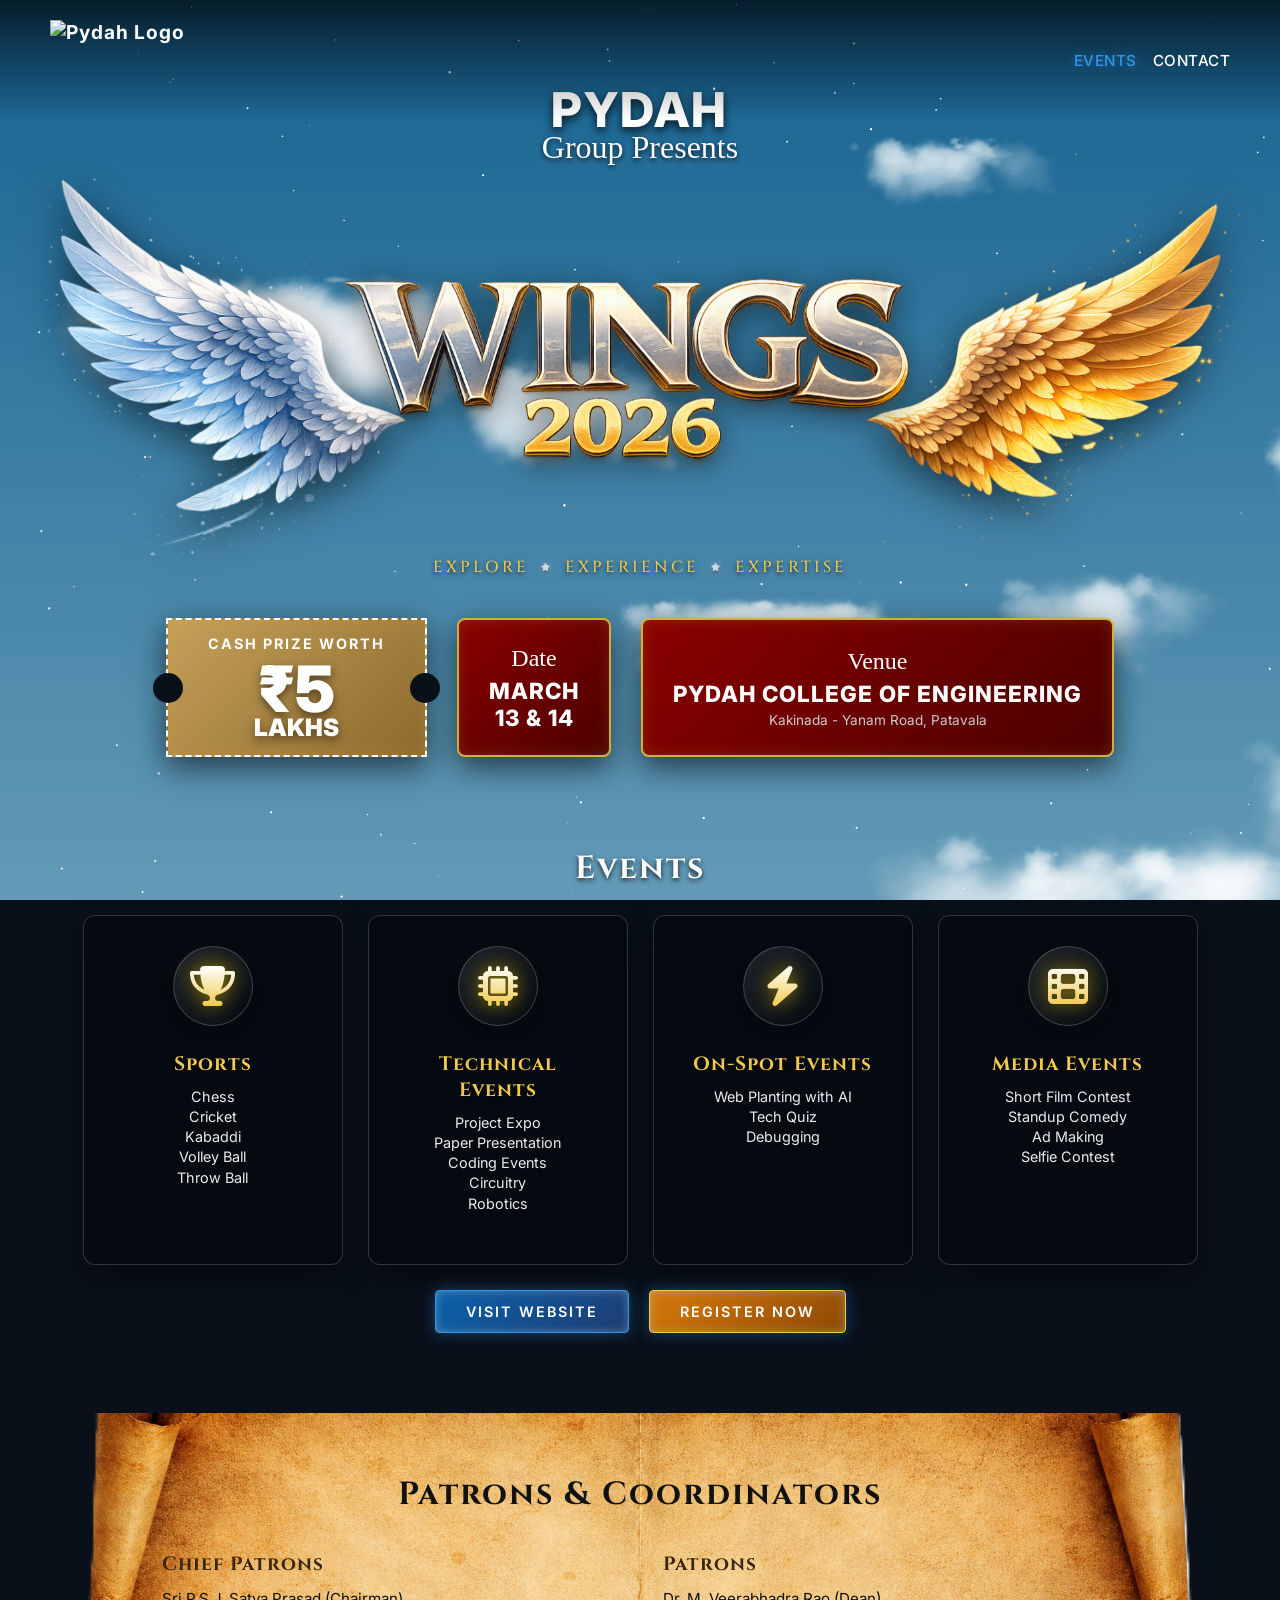
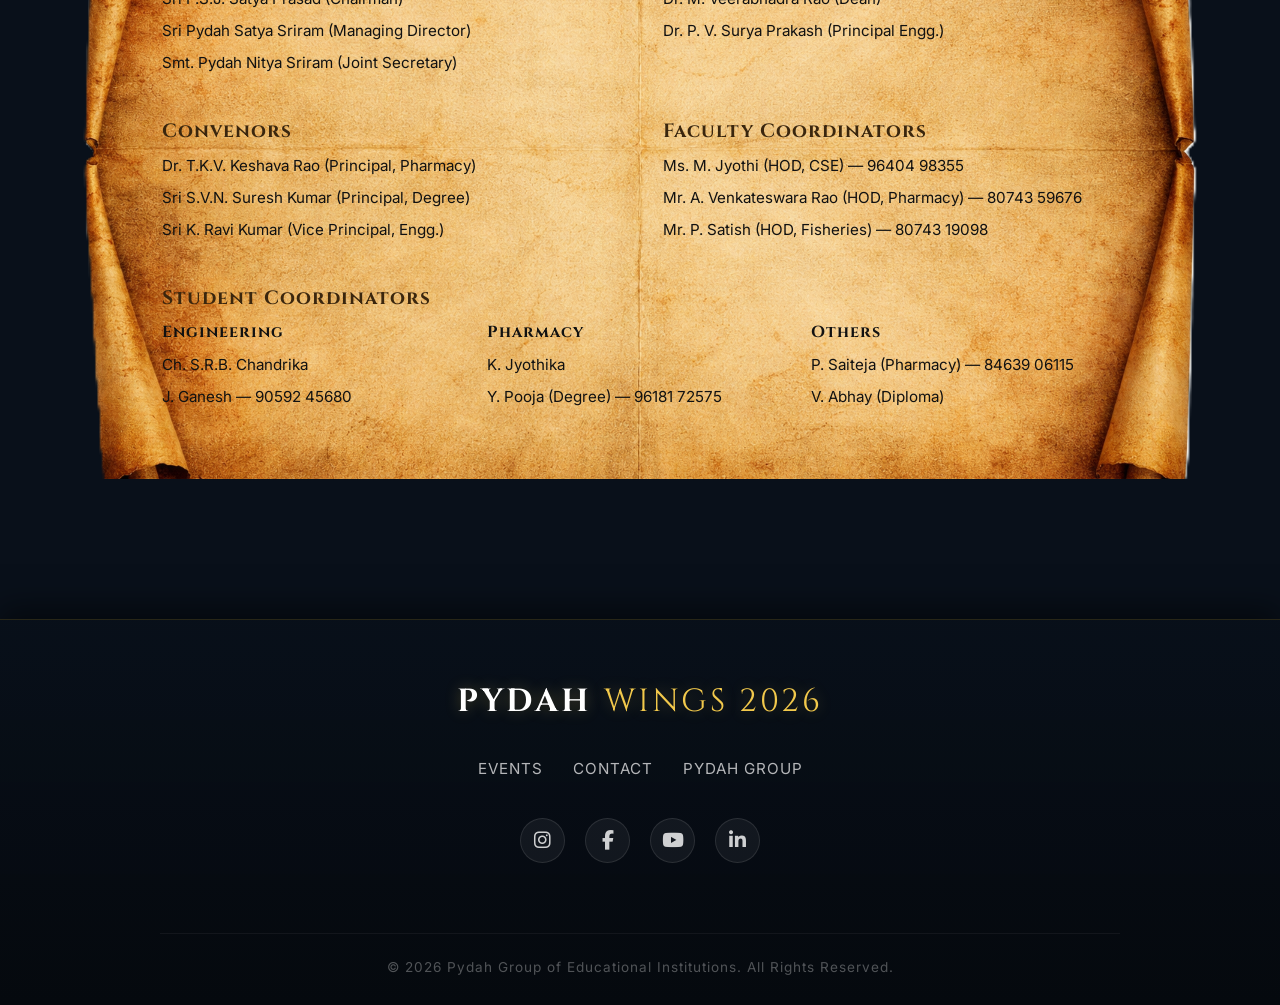
==== index.html @ 0d009788 "l" ====
<!DOCTYPE html>
<html lang="en">

<head>
    <meta charset="UTF-8">
    <meta name="viewport" content="width=device-width, initial-scale=1.0">
    <title>WINGS 2026</title>
    <link rel="stylesheet" href="style.css">
    <link href="https://fonts.googleapis.com/css2?family=Cinzel:wght@400..900&family=Inter:wght@400..700&display=swap"
        rel="stylesheet">
    <link rel="stylesheet" href="https://cdnjs.cloudflare.com/ajax/libs/font-awesome/6.4.0/css/all.min.css">
</head>

<body>

    <!-- Loading Animation Elements -->
    <div class="intro-bg"></div>
    <img src="PYDAH FLAG  (1).png" class="intro-logo" alt="Loading Logo">

    <!-- Navigation -->
    <nav class="glass-nav">
        <div class="logo">
            <img src="PYDAH FLAG  (1).png" alt="Pydah Logo" style="height: 80px;" class="nav-logo">
        </div>
        <ul class="nav-links nav-links-compact">
            <li><a href="#events" class="active">Events</a></li>
            <li><a href="#contact">Contact</a></li>
        </ul>
    </nav>

    <!-- Canvallax Background Canvas (auto-generated by script but we'll include container) -->
    <!-- The script appends the canvas to body -->

    <!-- 3D Parallax Container -->
    <div id="parallax-container">

        <!-- Background Layer removed -->

        <!-- Wings Layer removed (now handled inline with title) -->

        <!-- Fog Layer (Foreground) -->
        <div class="layer layer-fog layer-3" data-depth="0.5"></div>

        <!-- Main Content -->
        <div class="layer layer-main layer-4" data-depth="0.2">

            <header class="hero" id="home">
                <div class="presents-text">
                    <span class="pydah">PYDAH</span>
                    <span class="proudly">Group Presents</span>
                </div>
                <div class="title-with-wings">
                    <img src="leftwing1.png" alt="Left Wing" class="wing-img left-wing">
                    <img src="title.png" alt="WINGS" class="main-title-img">
                    <img src="rightwing1.png" alt="Right Wing" class="wing-img right-wing">
                </div>
                <div class="tagline-text">
                    <span>EXPLORE</span><i class="fa-solid fa-star"></i><span>EXPERIENCE</span><i
                        class="fa-solid fa-star"></i><span>EXPERTISE</span>
                </div>
            </header>

            <!-- Prize and Logistics Banner -->
            <section class="info-banner">
                <div class="info-box prize-ticket">
                    <p class="ticket-top">CASH PRIZE WORTH</p>
                    <h3 class="ticket-amount">₹5 <span>LAKHS</span></h3>
                </div>

                <div class="info-box date-box">
                    <p class="box-label">Date</p>
                    <h3 class="box-value">MARCH<br>13 & 14</h3>
                </div>

                <div class="info-box venue-box">
                    <p class="box-label">Venue</p>
                    <h3 class="box-value">PYDAH COLLEGE OF ENGINEERING</h3>
                    <p class="box-subtext">Kakinada - Yanam Road, Patavala</p>
                </div>
            </section>

            <section class="events-section" id="events">
                <h2 class="events-title">Events</h2>
                <div class="events-grid">
                    <div class="glass-card event-card">
                        <div class="card-icon"><i class="fa-solid fa-trophy"></i></div>
                        <div class="card-content">
                            <h4>Sports</h4>
                            <p>
                                Chess<br>
                                Cricket<br>
                                Kabaddi<br>
                                Volley Ball<br>
                                Throw Ball
                            </p>
                        </div>
                    </div>

                    <div class="glass-card event-card">
                        <div class="card-icon"><i class="fa-solid fa-microchip"></i></div>
                        <div class="card-content">
                            <h4>Technical Events</h4>
                            <p>
                                Project Expo<br>
                                Paper Presentation<br>
                                Coding Events<br>
                                Circuitry<br>
                                Robotics
                            </p>
                        </div>
                    </div>

                    <div class="glass-card event-card">
                        <div class="card-icon"><i class="fa-solid fa-bolt"></i></div>
                        <div class="card-content">
                            <h4>On-Spot Events</h4>
                            <p>
                                Web Planting with AI<br>
                                Tech Quiz<br>
                                Debugging
                            </p>
                        </div>
                    </div>

                    <div class="glass-card event-card">
                        <div class="card-icon"><i class="fa-solid fa-film"></i></div>
                        <div class="card-content">
                            <h4>Media Events</h4>
                            <p>
                                Short Film Contest<br>
                                Standup Comedy<br>
                                Ad Making<br>
                                Selfie Contest
                            </p>
                        </div>
                    </div>
                </div>

                <div class="events-links">
                    <a class="btn btn-primary btn-blue glow-button" href="https://www.pydahgroup.com" target="_blank" rel="noreferrer">VISIT WEBSITE</a>
                    <a class="btn btn-primary btn-orange glow-button" href="register.html">REGISTER NOW</a>
                </div>
            </section>

            <section class="team-section" id="team">
                <h2 class="team-title">Patrons & Coordinators</h2>
                <div class="team-text">
                    <div class="team-cols">
                        <div class="team-block">
                            <h4>Chief Patrons</h4>
                            <ul class="team-list">
                                <li>Sri P.S.J. Satya Prasad (Chairman)</li>
                                <li>Sri Pydah Satya Sriram (Managing Director)</li>
                                <li>Smt. Pydah Nitya Sriram (Joint Secretary)</li>
                            </ul>
                        </div>

                        <div class="team-block">
                            <h4>Patrons</h4>
                            <ul class="team-list">
                                <li>Dr. M. Veerabhadra Rao (Dean)</li>
                                <li>Dr. P. V. Surya Prakash (Principal Engg.)</li>
                            </ul>
                        </div>

                        <div class="team-block">
                            <h4>Convenors</h4>
                            <ul class="team-list">
                                <li>Dr. T.K.V. Keshava Rao (Principal, Pharmacy)</li>
                                <li>Sri S.V.N. Suresh Kumar (Principal, Degree)</li>
                                <li>Sri K. Ravi Kumar (Vice Principal, Engg.)</li>
                            </ul>
                        </div>

                        <div class="team-block">
                            <h4>Faculty Coordinators</h4>
                            <ul class="team-list">
                                <li>Ms. M. Jyothi (HOD, CSE) — 96404 98355</li>
                                <li>Mr. A. Venkateswara Rao (HOD, Pharmacy) — 80743 59676</li>
                                <li>Mr. P. Satish (HOD, Fisheries) — 80743 19098</li>
                            </ul>
                        </div>
                    </div>

                    <div class="team-block team-block-full">
                        <h4>Student Coordinators</h4>
                        <div class="team-subgrid">
                            <div class="team-subcol">
                                <h5 class="team-subtitle">Engineering</h5>
                                <ul class="team-list">
                                    <li>Ch. S.R.B. Chandrika</li>
                                    <li>J. Ganesh — 90592 45680</li>
                                </ul>
                            </div>
                            <div class="team-subcol">
                                <h5 class="team-subtitle">Pharmacy</h5>
                                <ul class="team-list">
                                    <li>K. Jyothika</li>
                                    <li>Y. Pooja (Degree) — 96181 72575</li>
                                </ul>
                            </div>
                            <div class="team-subcol">
                                <h5 class="team-subtitle">Others</h5>
                                <ul class="team-list">
                                    <li>P. Saiteja (Pharmacy) — 84639 06115</li>
                                    <li>V. Abhay (Diploma)</li>
                                </ul>
                            </div>
                        </div>
                    </div>
                </div>
            </section>

            <section class="contact-section" id="contact">
            </section>

            <footer class="main-footer">
                <div class="footer-content">
                    <div class="footer-logo">
                        <span>PYDAH</span> WINGS 2026
                    </div>
                    <ul class="footer-links">
                        <li><a href="#events">Events</a></li>
                        <li><a href="#contact">Contact</a></li>
                        <li><a href="https://www.pydahgroup.com" target="_blank">Pydah Group</a></li>
                    </ul>
                    <div class="social-links">
                        <a href="#" class="social-icon"><i class="fa-brands fa-instagram"></i></a>
                        <a href="#" class="social-icon"><i class="fa-brands fa-facebook-f"></i></a>
                        <a href="#" class="social-icon"><i class="fa-brands fa-youtube"></i></a>
                        <a href="#" class="social-icon"><i class="fa-brands fa-linkedin-in"></i></a>
                    </div>
                    <p class="copyright">© 2026 Pydah Group of Educational Institutions. All Rights Reserved.</p>
                </div>
            </footer>
        </div>

    </div>

    <script>/*! Canvallax, v1.2.1 (built 2015-11-13) https://github.com/shshaw/Canvallax.js @preserve */
        !function () { function a(a, b) { return a.zIndex === b.zIndex ? 0 : a.zIndex < b.zIndex ? -1 : 1 } function b() { this.width = this.width ? this.width : this.image.width, this.height = this.height ? this.height : this.image.height } var c = window, d = document, e = d.documentElement, f = d.body, g = c.requestAnimationFrame || c.mozRequestAnimationFrame || c.webkitRequestAnimationFrame || c.msRequestAnimationFrame || c.oRequestAnimationFrame || function (a) { c.setTimeout(a, 20) }, h = function () { }, i = { tracking: "scroll", trackingInvert: !1, x: 0, y: 0, damping: 1, canvas: void 0, className: "", parent: document.body, elements: void 0, animating: !0, fullscreen: !0, preRender: h, postRender: h }, j = !1, k = 0, l = 0, m = function () { k = e.scrollLeft || f.scrollLeft, l = e.scrollTop || f.scrollTop }, n = !1, o = 0, p = 0, q = function (a) { o = a.touches ? a.touches[0].clientX : a.clientX, p = a.touches ? a.touches[0].clientY : a.clientY }; if (!c.CanvasRenderingContext2D) return c.Canvallax = function () { return !1 }; c.Canvallax = function s(a) { if (!(this instanceof s)) return new s(a); var b = this; return s.extend(this, i, a), b.canvas = b.canvas || d.createElement("canvas"), b.canvas.className += " canvallax " + b.className, b.parent.insertBefore(b.canvas, b.parent.firstChild), b.fullscreen ? (b.resizeFullscreen(), c.addEventListener("resize", b.resizeFullscreen.bind(b))) : b.resize(b.width, b.height), b.ctx = b.canvas.getContext("2d"), b.elements = [], a && a.elements && b.addElements(a.elements), b.damping = !b.damping || b.damping < 1 ? 1 : b.damping, b.render(), b }, Canvallax.prototype = { _x: 0, _y: 0, add: function (b) { for (var c = b.length ? b : arguments, d = c.length, e = 0; d > e; e++)this.elements.push(c[e]); return this.elements.sort(a), this }, remove: function (a) { var b = this.elements.indexOf(a); return b > -1 && this.elements.splice(b, 1), this }, render: function () { var a = this, b = 0, d = a.elements.length, e = 0, f = 0, h = a.fullscreen || "pointer" !== a.tracking; for (a.animating && (a.animating = g(a.render.bind(a))), a.tracking && ("scroll" === a.tracking ? (j || (j = !0, m(), c.addEventListener("scroll", m), c.addEventListener("touchmove", m)), a.x = k, a.y = l) : "pointer" === a.tracking && (n || (n = !0, c.addEventListener("mousemove", q), c.addEventListener("touchmove", q)), h || (e = a.canvas.offsetLeft, f = a.canvas.offsetTop, h = o >= e && o <= e + a.width && p >= f && p <= f + a.height), h && (a.x = -o + e, a.y = -p + f)), a.x = !h || a.trackingInvert !== !0 && "invertx" !== a.trackingInvert ? a.x : -a.x, a.y = !h || a.trackingInvert !== !0 && "inverty" !== a.trackingInvert ? a.y : -a.y), a._x += (-a.x - a._x) / a.damping, a._y += (-a.y - a._y) / a.damping, a.ctx.clearRect(0, 0, a.width, a.height), a.preRender(a.ctx, a); d > b; b++)a.ctx.save(), a.elements[b]._render(a.ctx, a), a.ctx.restore(); return a.postRender(a.ctx, a), this }, resize: function (a, b) { return this.width = this.canvas.width = a, this.height = this.canvas.height = b, this }, resizeFullscreen: function () { return this.resize(c.innerWidth, c.innerHeight) }, play: function () { return this.animating = !0, this.render() }, pause: function () { return this.animating = !1, this } }, Canvallax.createElement = function () { function a(a) { var c = b(a); return a._pointCache && a._pointChecksum === c || (a._pointCache = a.getTransformPoint(), a._pointChecksum = c), a._pointCache } function b(a) { return [a.transformOrigin, a.x, a.y, a.width, a.height, a.size].join(" ") } var c = Math.PI / 180, d = { x: 0, y: 0, distance: 1, fixed: !1, opacity: 1, fill: !1, stroke: !1, lineWidth: !1, transformOrigin: "center center", scale: 1, rotation: 0, preRender: h, render: h, postRender: h, init: h, crop: !1, getTransformPoint: function () { var a = this, b = a.transformOrigin.split(" "), c = { x: a.x, y: a.y }; return "center" === b[0] ? c.x += a.width ? a.width / 2 : a.size : "right" === b[0] && (c.x += a.width ? a.width : 2 * a.size), "center" === b[1] ? c.y += a.height ? a.height / 2 : a.size : "bottom" === b[1] && (c.y += a.height ? a.height : 2 * a.size), c }, _render: function (b, d) { var e = this, f = e.distance || 1, g = d._x, h = d._y, i = a(e); return e.preRender.call(e, b, d), e.blend && (d.ctx.globalCompositeOperation = e.blend), d.ctx.globalAlpha = e.opacity, d.ctx.translate(i.x, i.y), e.scale === !1 ? (g *= f, h *= f) : d.ctx.scale(f, f), e.fixed || d.ctx.translate(g, h), e.scale !== !1 && d.ctx.scale(e.scale, e.scale), e.rotation && d.ctx.rotate(e.rotation * c), d.ctx.translate(-i.x, -i.y), e.crop && (b.beginPath(), "function" == typeof e.crop ? e.crop.call(e, b, d) : b.rect(e.crop.x, e.crop.y, e.crop.width, e.crop.height), b.clip(), b.closePath()), e.outline && (b.beginPath(), b.rect(e.x, e.y, e.width || 2 * e.size, e.height || 2 * e.size), b.closePath(), b.strokeStyle = e.outline, b.stroke()), e.render.call(e, b, d), this.fill && (b.fillStyle = this.fill, b.fill()), this.stroke && (this.lineWidth && (b.lineWidth = this.lineWidth), b.strokeStyle = this.stroke, b.stroke()), e.postRender.call(e, b, d), e }, clone: function (a) { var a = Canvallax.extend({}, this, a); return new this.constructor(a) } }; return function (a) { function b(a) { return this instanceof b ? (Canvallax.extend(this, a), this.init.apply(this, arguments), this) : new b(a) } return b.prototype = Canvallax.extend({}, d, a), b.prototype.constructor = b, b.clone = b.prototype.clone, b } }(), Canvallax.extend = function (a) { a = a || {}; var b = arguments.length, c = 1; for (1 === arguments.length && (a = this, c = 0); b > c; c++)if (arguments[c]) for (var d in arguments[c]) arguments[c].hasOwnProperty(d) && (a[d] = arguments[c][d]); return a }; var r = 2 * Math.PI; Canvallax.Circle = Canvallax.createElement({ size: 20, render: function (a) { a.beginPath(), a.arc(this.x + this.size, this.y + this.size, this.size, 0, r), a.closePath() } }), Canvallax.Element = Canvallax.createElement(), Canvallax.Image = Canvallax.createElement({ src: null, image: null, width: null, height: null, init: function (a) { this.image = this.image && 1 === this.image.nodeType ? this.image : a && 1 === a.nodeType ? a : new Image, b.bind(this)(), this.image.onload = b.bind(this), this.image.src = this.image.src || a.src || a }, render: function (a) { this.image && a.drawImage(this.image, this.x, this.y, this.width, this.height) } }); var r = 2 * Math.PI; Canvallax.Polygon = Canvallax.createElement({ sides: 6, size: 20, render: function (a) { var b = this.sides; for (a.translate(this.x + this.size, this.y + this.size), a.beginPath(), a.moveTo(this.size, 0); b--;)a.lineTo(this.size * Math.cos(b * r / this.sides), this.size * Math.sin(b * r / this.sides)); a.closePath() } }), Canvallax.Rectangle = Canvallax.createElement({ width: 100, height: 100, render: function (a) { a.beginPath(), a.rect(this.x, this.y, this.width, this.height), a.closePath() } }) }();</script>
    <script src="./canvallax_script.js"></script>
    <script src="script.js"></script>
</body>

</html>
---- style.css ----
:root {
    --text-color: #fdfdfd;
    --primary-blue: #0b61aa;
    --light-blue: #3296ea;
    --primary-orange: #d6790a;
    --gold: #f2c94c;
    --dark-bg: #09101a;
    --glass-bg: rgba(255, 255, 255, 0.05);
    --glass-border: rgba(255, 255, 255, 0.2);
    --font-heading: 'Cinzel', serif;
    --font-ui: 'Inter', sans-serif;
}

* {
    margin: 0;
    padding: 0;
    box-sizing: border-box;
}

body {
    background-color: var(--dark-bg);
    color: var(--text-color);
    font-family: var(--font-ui);
    overflow-x: hidden;
    /* Removed scrollbar hiding since Canvallax works on scroll */
    min-height: 200vh;
    /* Add height to enable scrolling for parallax effect */
}

html {
    scroll-behavior: smooth;
}

/* --- LOADING ANIMATION --- */
.intro-bg {
    position: fixed;
    top: 0;
    left: 0;
    width: 100vw;
    height: 100vh;
    background-color: #ffffff;
    z-index: 9998;
    animation: fadeOutBg 1s ease-in-out 3s forwards;
    pointer-events: none;
}

.intro-logo {
    position: fixed;
    top: 50%;
    left: 50%;
    height: 80px;
    transform: translate(-50%, -50%) scale(3.5);
    z-index: 9999;
    animation: moveLogo 2.5s cubic-bezier(0.25, 1, 0.5, 1) 1s forwards;
    pointer-events: none;
}

.nav-logo {
    opacity: 0;
    animation: showNavLogo 0.1s linear 3.4s forwards;
}

@keyframes fadeOutBg {
    0% { opacity: 1; }
    100% { opacity: 0; visibility: hidden; }
}

@keyframes moveLogo {
    0% {
        top: 50%;
        left: 50%;
        transform: translate(-50%, -50%) scale(3.5);
    }
    100% {
        top: 20px; /* Matches nav padding-top */
        left: 50px; /* Matches nav padding-left */
        transform: translate(0, 0) scale(1);
        opacity: 0;
    }
}

@keyframes showNavLogo {
    to { opacity: 1; }
}

/* --- NAVIGATION --- */
nav {
    position: fixed;
    top: 0;
    width: 100%;
    z-index: 100;
    display: flex;
    justify-content: space-between;
    align-items: center;
    padding: 20px 50px;
    background: linear-gradient(to bottom, rgba(0, 0, 0, 0.7) 0%, rgba(0, 0, 0, 0) 100%);
}

.logo {
    display: flex;
    align-items: center;
    gap: 10px;
    font-size: 1.2rem;
    font-weight: 700;
    letter-spacing: 1px;
}

.nav-links {
    display: flex;
    list-style: none;
    gap: 30px;
    align-items: center;
}

.nav-links a {
    color: white;
    text-decoration: none;
    font-weight: 500;
    font-size: 1.1rem;
    transition: color 0.3s;
    text-transform: uppercase;
    letter-spacing: 1px;
}

.nav-links a:hover,
.nav-links a.active {
    color: var(--light-blue);
    text-shadow: 0 0 10px rgba(50, 150, 234, 0.5);
}

.nav-links.nav-links-compact {
    gap: 16px;
}

.nav-links.nav-links-compact a {
    font-size: 0.95rem;
    letter-spacing: 0.5px;
}

.dot {
    color: rgba(255, 255, 255, 0.4);
    font-size: 0.8rem;
}

/* --- PARALLAX CONTAINER --- */
#parallax-container {
    position: relative;
    width: 100vw;
    height: auto;
    overflow-x: hidden;
    /* No perspective needed, no parallax */
}

.layer {
    position: static;
    width: 100%;
    height: auto;
    background-size: cover;
    background-position: center;
    pointer-events: auto;
}

/* Canvallax dynamically generated canvas */
.bg-canvas {
    position: fixed;
    top: 0;
    left: 0;
    width: 100vw;
    height: 100vh;
    z-index: -1;
    pointer-events: none;
    margin: 0;
}

/* Dynamic Image Layers from Artifacts */
.layer-bg {
    /* Removed static bg image to let Three.js shine through */
    background: transparent;
    z-index: 1;
}

/* Main Content Layer (Text and Cards) needs pointer events back */
.layer-main {
    position: static;
    z-index: auto;
    display: flex;
    flex-direction: column;
    align-items: center;
    justify-content: flex-start;
    padding-top: 0;
    text-align: center;
    background: transparent;
}


/* --- HERO TEXT (WINGS 2026) --- */
.hero {
    display: flex;
    flex-direction: column;
    align-items: center;
    gap: 15px;
    margin-bottom: 40px;
    margin-top: 80px;
}

.presents-text {
    text-align: center;
    margin-bottom: -15px;
    /* Pull closer to wings */
    z-index: 3;
    display: flex;
    flex-direction: column;
    align-items: center;
}

.pydah {
    font-family: var(--font-ui);
    font-weight: 800;
    font-size: 3rem;
    letter-spacing: 2px;
    color: white;
    text-shadow: 0 4px 10px rgba(0, 0, 0, 0.8);
    display: block;
}

.proudly {
    font-family: 'Brush Script MT', 'Great Vibes', cursive;
    /* Fallbacks for cursive */
    font-size: 2rem;
    color: white;
    margin-top: -10px;
    text-shadow: 0 2px 5px rgba(0, 0, 0, 0.8);
}

.title-with-wings {
    display: flex;
    align-items: center;
    justify-content: center;
    gap: 0px;
    /* Removed gap to allow negative margins to do the work */
    z-index: 2;
    position: relative;
}

.main-title-img {
    height: 240px;
    width: auto;
    position: relative;
    right: 15px;
    z-index: 10;
    filter: drop-shadow(0 5px 15px rgba(0, 0, 0, 0.5));
}

.wing-img {
    height: 350px;
    object-fit: contain;
    filter: drop-shadow(0 10px 20px rgba(0, 0, 0, 0.6));
    position: relative;
    z-index: 1;
    /* Wings behind text */
    /* Add perspective so the wings look 3D when they flap */
    perspective: 1000px;
}

.left-wing {
    transform-origin: right center;
    margin-right: -70px;
    height: 380px;
    animation: flapLeft 3.5s ease-in-out infinite;
}

.right-wing {
    transform-origin: left center;
    margin-left: -70px;
    height: 380px;
    margin-top: 20px;
    animation: flapRight 3.5s ease-in-out infinite;
}

@keyframes flapLeft {

    0%,
    100% {
        transform: translateY(0px) rotate(0deg);
    }

    50% {
        /* Flap left wing up and back */
        transform: translateY(-10px) rotate(-15deg);
    }
}

@keyframes flapRight {

    0%,
    100% {
        transform: translateY(0px) rotate(0deg);
    }

    50% {
        /* Flap right wing up and back */
        transform: translateY(-10px) rotate(15deg);
    }
}

.glint-text {
    font-family: var(--font-heading);
    font-size: 8.5rem;
    /* Slightly larger */
    font-weight: 800;
    /* Bolder */
    line-height: 1;
    margin: 0;
    letter-spacing: 2px;
    position: relative;
    /* Position relative for z-index to work */
    z-index: 3;
    /* Ensure text is above the wings */

    /* Vibrant Magical/Metallic effect to match the sky */
    background: linear-gradient(to bottom, #ffffff 0%, #e2eaf5 30%, #a4c8e1 50%, #f4d068 70%, #d89614 100%);
    -webkit-background-clip: text;
    background-clip: text;
    -webkit-text-fill-color: transparent;
    filter: drop-shadow(0 4px 15px rgba(0, 0, 0, 0.7));

    /* Simulating 3D extrusion with cleaner modern shadows */
    text-shadow:
        0px 1px 0px #b0c4de,
        0px 2px 0px #90abcd,
        0px 3px 0px #7092b3,
        0px 4px 0px #507b9c,
        0px 5px 8px rgba(0, 0, 0, 0.6),
        0px 0px 40px rgba(255, 255, 255, 0.4),
        0px 0px 80px rgba(244, 208, 104, 0.3);
}

.tagline-text {
    font-family: var(--font-heading);
    font-weight: 500;
    font-size: 1rem;
    display: flex;
    align-items: center;
    gap: 12px;
    color: var(--gold);
    text-shadow: 0 2px 5px rgba(0, 0, 0, 0.8);
    margin-top: -25px;
    /* Pull up towards wings */
    z-index: 3;
    letter-spacing: 3px;
}

.tagline-text i {
    color: white;
    font-size: 0.5rem;
    filter: drop-shadow(0 0 2px rgba(255, 255, 255, 0.8));
    opacity: 0.7;
}

.subtitle {
    font-family: var(--font-heading);
    font-size: 1.5rem;
    letter-spacing: 4px;
    margin-top: 20px;
    text-shadow: 0 2px 5px rgba(0, 0, 0, 0.8);
}

/* --- INFO BANNER (Prize, Date, Venue) --- */
.info-banner {
    display: flex;
    justify-content: center;
    gap: 30px;
    width: 90%;
    max-width: 1200px;
    margin-bottom: 40px;
    z-index: 4;
}

.info-box {
    background: linear-gradient(135deg, #8b0000, #4a0000);
    /* Dark red background matching poster blocks */
    border: 2px solid #d4af37;
    /* Gold border */
    border-radius: 8px;
    padding: 20px 30px;
    display: flex;
    flex-direction: column;
    align-items: center;
    justify-content: center;
    text-align: center;
    box-shadow: 0 10px 30px rgba(0, 0, 0, 0.6), inset 0 0 15px rgba(212, 175, 55, 0.2);
    transition: transform 0.3s ease;
}

.info-box:hover {
    transform: translateY(-10px);
}

.box-label {
    font-family: 'Brush Script MT', 'Great Vibes', cursive;
    color: #fff;
    font-size: 1.5rem;
    margin-bottom: 5px;
}

.box-value {
    font-family: var(--font-ui);
    font-weight: 800;
    color: #fff;
    font-size: 1.4rem;
    letter-spacing: 1px;
}

.box-subtext {
    font-size: 0.85rem;
    color: #ccc;
    margin-top: 5px;
}

/* Specific styling for the prominent Prize Ticket */
.prize-ticket {
    background: linear-gradient(135deg, #c5a059, #8c6a2e);
    /* Strong gold background */
    border: 2px dashed #fff;
    border-radius: 0;
    position: relative;
    padding: 15px 40px;
}

.prize-ticket::before,
.prize-ticket::after {
    content: '';
    position: absolute;
    width: 30px;
    height: 30px;
    background-color: var(--dark-bg);
    /* Cutout effect matching background */
    border-radius: 50%;
    top: 50%;
    transform: translateY(-50%);
}

.prize-ticket::before {
    left: -15px;
}

.prize-ticket::after {
    right: -15px;
}

.ticket-top {
    font-weight: 700;
    color: #fff;
    font-size: 0.9rem;
    letter-spacing: 2px;
}

.ticket-amount {
    font-family: var(--font-ui);
    font-size: 4rem;
    font-weight: 900;
    color: #fff;
    text-shadow: 0 4px 10px rgba(0, 0, 0, 0.5);
    line-height: 1;
    margin-top: 5px;
}

.ticket-amount span {
    font-size: 1.5rem;
    display: block;
    margin-top: -5px;
}

.desc {
    color: var(--gold);
    font-size: 0.9rem;
    letter-spacing: 3px;
    text-transform: uppercase;
    margin-bottom: 20px;
}

/* --- BUTTONS --- */
.btn {
    display: inline-block;
    padding: 12px 30px;
    text-decoration: none;
    color: white;
    font-weight: 600;
    text-transform: uppercase;
    letter-spacing: 2px;
    font-size: 0.9rem;
    border-radius: 4px;
    transition: all 0.3s ease;
    cursor: pointer;
    position: relative;
    overflow: hidden;
}

.glow-button {
    background: linear-gradient(to bottom, rgba(11, 97, 170, 0.3), rgba(11, 97, 170, 0.8));
    border: 1px solid rgba(173, 216, 230, 0.6);
    box-shadow:
        0 0 15px rgba(50, 150, 234, 0.4),
        inset 0 0 10px rgba(173, 216, 230, 0.4);
}

.glow-button::before {
    content: '';
    position: absolute;
    top: 0;
    left: -100%;
    width: 50%;
    height: 100%;
    background: linear-gradient(to right, transparent, rgba(255, 255, 255, 0.3), transparent);
    transform: skewX(-20deg);
    transition: left 0.5s;
}

.glow-button:hover::before {
    left: 200%;
}

.glow-button:hover {
    box-shadow:
        0 0 25px rgba(50, 150, 234, 0.8),
        inset 0 0 15px rgba(173, 216, 230, 0.6);
    transform: translateY(-2px);
}

.btn-blue {
    background: linear-gradient(135deg, #0b61aa, #1e3c72);
    border: 1px solid #3296ea;
}

.btn-orange {
    background: linear-gradient(135deg, #d6790a, #8e4a05);
    border: 1px solid #f2c94c;
}

/* --- INFO CARDS --- */
.cards-section {
    display: flex;
    justify-content: center;
    gap: 40px;
    width: 80%;
    max-width: 1200px;
    position: relative;
}

/* Lines connecting cards visually */
.cards-section::before {
    content: '';
    position: absolute;
    top: 50%;
    left: 0;
    width: 100%;
    height: 1px;
    background: linear-gradient(to right, transparent, rgba(255, 255, 255, 0.3), transparent);
    z-index: -1;
}

.glass-card {
    background: var(--glass-bg);
    border: 1px solid var(--glass-border);
    backdrop-filter: blur(10px);
    -webkit-backdrop-filter: blur(10px);
    border-radius: 12px;
    padding: 30px;
    display: flex;
    flex-direction: column;
    align-items: center;
    text-align: center;
    width: 300px;
    transition: transform 0.4s cubic-bezier(0.175, 0.885, 0.32, 1.275), box-shadow 0.4s;
}

.glass-card:hover {
    transform: translateY(-15px) scale(1.05);
    box-shadow: 0 15px 35px rgba(0, 0, 0, 0.5), 0 0 20px rgba(255, 255, 255, 0.1);
    background: rgba(255, 255, 255, 0.08);
}

.card-icon {
    margin-bottom: 25px;
    display: flex;
    justify-content: center;
    align-items: center;
    width: 80px;
    height: 80px;
    border-radius: 50%;
    background: linear-gradient(135deg, rgba(255, 255, 255, 0.1), rgba(255, 255, 255, 0.0));
    border: 1px solid rgba(255, 255, 255, 0.2);
    box-shadow: 0 8px 32px rgba(0, 0, 0, 0.3);
}

.card-icon i {
    font-size: 2.5rem;
    color: #ffd700;
    filter: drop-shadow(0 0 10px rgba(255, 215, 0, 0.6));
    background: linear-gradient(to bottom, #ffffff, #f2c94c);
    -webkit-background-clip: text;
    background-clip: text;
    -webkit-text-fill-color: transparent;
}

.card-content h4 {
    font-family: var(--font-heading);
    font-size: 1.2rem;
    margin-bottom: 10px;
    letter-spacing: 1px;
}

.card-content p {
    font-size: 0.9rem;
    color: #bbb;
    margin-bottom: 20px;
    line-height: 1.4;
}

.card-content .btn {
    padding: 8px 20px;
    font-size: 0.8rem;
}

/* --- FOOTER --- */
.main-footer {
    width: 100%;
    margin-top: 80px;
    padding: 60px 20px 30px;
    background: linear-gradient(to top, #05090e 0%, rgba(9, 16, 26, 0.9) 100%);
    border-top: 1px solid rgba(242, 201, 76, 0.15);
    display: flex;
    justify-content: center;
    position: relative;
    z-index: 10;
    box-shadow: 0 -10px 30px rgba(0, 0, 0, 0.5);
}

.footer-content {
    display: flex;
    flex-direction: column;
    align-items: center;
    gap: 25px;
    text-align: center;
    width: 100%;
    max-width: 1200px;
}

.footer-logo {
    font-family: var(--font-heading);
    font-size: 2rem;
    color: var(--gold);
    letter-spacing: 3px;
    text-shadow: 0 0 15px rgba(242, 201, 76, 0.3);
    display: flex;
    align-items: center;
    gap: 12px;
    margin-bottom: 10px;
}

.footer-logo span {
    color: #fff;
    font-weight: 700;
}

.footer-links {
    display: flex;
    gap: 30px;
    flex-wrap: wrap;
    justify-content: center;
    list-style: none;
    padding: 0;
    margin: 0;
}

.footer-links a {
    color: rgba(255, 255, 255, 0.7);
    text-decoration: none;
    font-family: var(--font-ui);
    font-size: 0.95rem;
    letter-spacing: 1px;
    transition: all 0.3s ease;
    text-transform: uppercase;
    position: relative;
}

.footer-links a::after {
    content: '';
    position: absolute;
    width: 0;
    height: 1px;
    bottom: -4px;
    left: 0;
    background-color: var(--gold);
    transition: width 0.3s ease;
}

.footer-links a:hover {
    color: var(--gold);
    text-shadow: 0 0 8px rgba(242, 201, 76, 0.4);
}

.footer-links a:hover::after {
    width: 100%;
}

.social-links {
    display: flex;
    gap: 20px;
    margin: 15px 0;
}

.social-icon {
    width: 45px;
    height: 45px;
    border-radius: 50%;
    background: rgba(255, 255, 255, 0.05);
    border: 1px solid rgba(255, 255, 255, 0.1);
    display: flex;
    align-items: center;
    justify-content: center;
    color: rgba(255, 255, 255, 0.8);
    font-size: 1.2rem;
    transition: all 0.4s cubic-bezier(0.175, 0.885, 0.32, 1.275);
    text-decoration: none;
}

.social-icon:hover {
    background: var(--primary-blue);
    border-color: var(--light-blue);
    color: white;
    transform: translateY(-5px) scale(1.1);
    box-shadow: 0 5px 15px rgba(11, 97, 170, 0.6);
}

.copyright {
    margin-top: 30px;
    font-size: 0.85rem;
    color: rgba(255, 255, 255, 0.3);
    letter-spacing: 1px;
    border-top: 1px solid rgba(255, 255, 255, 0.05);
    padding-top: 25px;
    width: 80%;
}

.events-section {
    width: 90%;
    max-width: 1200px;
    margin-top: 50px;
    margin-bottom: 40px;
    display: flex;
    flex-direction: column;
    align-items: center;
    gap: 25px;
    scroll-margin-top: 120px;
}

.events-title {
    font-family: var(--font-heading);
    font-size: 2rem;
    letter-spacing: 2px;
    text-shadow: 0 2px 5px rgba(0, 0, 0, 0.8);
}

.events-grid {
    width: 100%;
    display: flex;
    justify-content: center;
    gap: 25px;
    flex-wrap: wrap;
}

.event-card {
    width: 260px;
}

.events-links {
    display: flex;
    gap: 20px;
    justify-content: center;
    flex-wrap: wrap;
}

.events-section .glass-card {
    background: rgba(0, 0, 0, 0.35);
    border: 1px solid rgba(255, 255, 255, 0.18);
    box-shadow: 0 12px 30px rgba(0, 0, 0, 0.45);
}

.events-section .glass-card:hover {
    background: rgba(0, 0, 0, 0.45);
}

.events-section .card-content h4 {
    color: var(--gold);
    text-shadow: 0 2px 8px rgba(0, 0, 0, 0.7);
}

.events-section .card-content p {
    color: rgba(255, 255, 255, 0.92);
}

.team-section {
    width: 90%;
    max-width: 1200px;
    margin-top: 40px;
    margin-bottom: 60px;
    display: flex;
    flex-direction: column;
    align-items: center;
    gap: 25px;
    position: relative;
    padding: 60px 80px;
    scroll-margin-top: 120px;
}

.team-section::before {
    content: '';
    position: absolute;
    inset: 0;
    background-image: url('bgnames.png');
    background-size: cover;
    background-position: center;
    background-repeat: no-repeat;
    opacity: 1;
    filter: none;
    border-radius: 16px;
    z-index: 0;
    pointer-events: none;
}

.team-section > * {
    position: relative;
    z-index: 1;
}

.team-title {
    font-family: var(--font-heading);
    font-size: 2rem;
    letter-spacing: 2px;
    text-shadow: 0 2px 5px rgba(0, 0, 0, 0.8);
}

.team-section .team-title {
    color: #111;
    text-shadow: none;
}

.team-text {
    width: 100%;
    display: flex;
    flex-direction: column;
    gap: 22px;
    max-width: 980px;
    margin: 0 auto;
}

.team-cols {
    width: 100%;
    display: grid;
    grid-template-columns: repeat(2, minmax(0, 1fr));
    gap: 22px;
}

.team-block {
    text-align: left;
    padding: 10px 12px;
}

.team-block-full {
    width: 100%;
}

.team-list {
    list-style: none;
    padding: 0;
    margin: 0;
    color: #111;
    font-size: 0.95rem;
    line-height: 1.6;
}

.team-list li + li {
    margin-top: 8px;
}

.team-subgrid {
    display: grid;
    grid-template-columns: repeat(3, minmax(0, 1fr));
    gap: 18px;
    margin-top: 10px;
}

.team-subtitle {
    font-family: var(--font-heading);
    font-size: 1rem;
    letter-spacing: 1px;
    margin-bottom: 10px;
}

.team-section h4 {
    font-family: var(--font-heading);
    font-size: 1.2rem;
    margin-bottom: 10px;
    letter-spacing: 1px;
    color: #3a260e;
    text-shadow: none;
}

.team-subtitle {
    color: #111;
    text-shadow: none;
}

@media (max-width: 900px) {
    .team-cols {
        grid-template-columns: 1fr;
    }

    .team-subgrid {
        grid-template-columns: 1fr;
    }

    .team-section {
        padding: 36px 20px;
    }
}
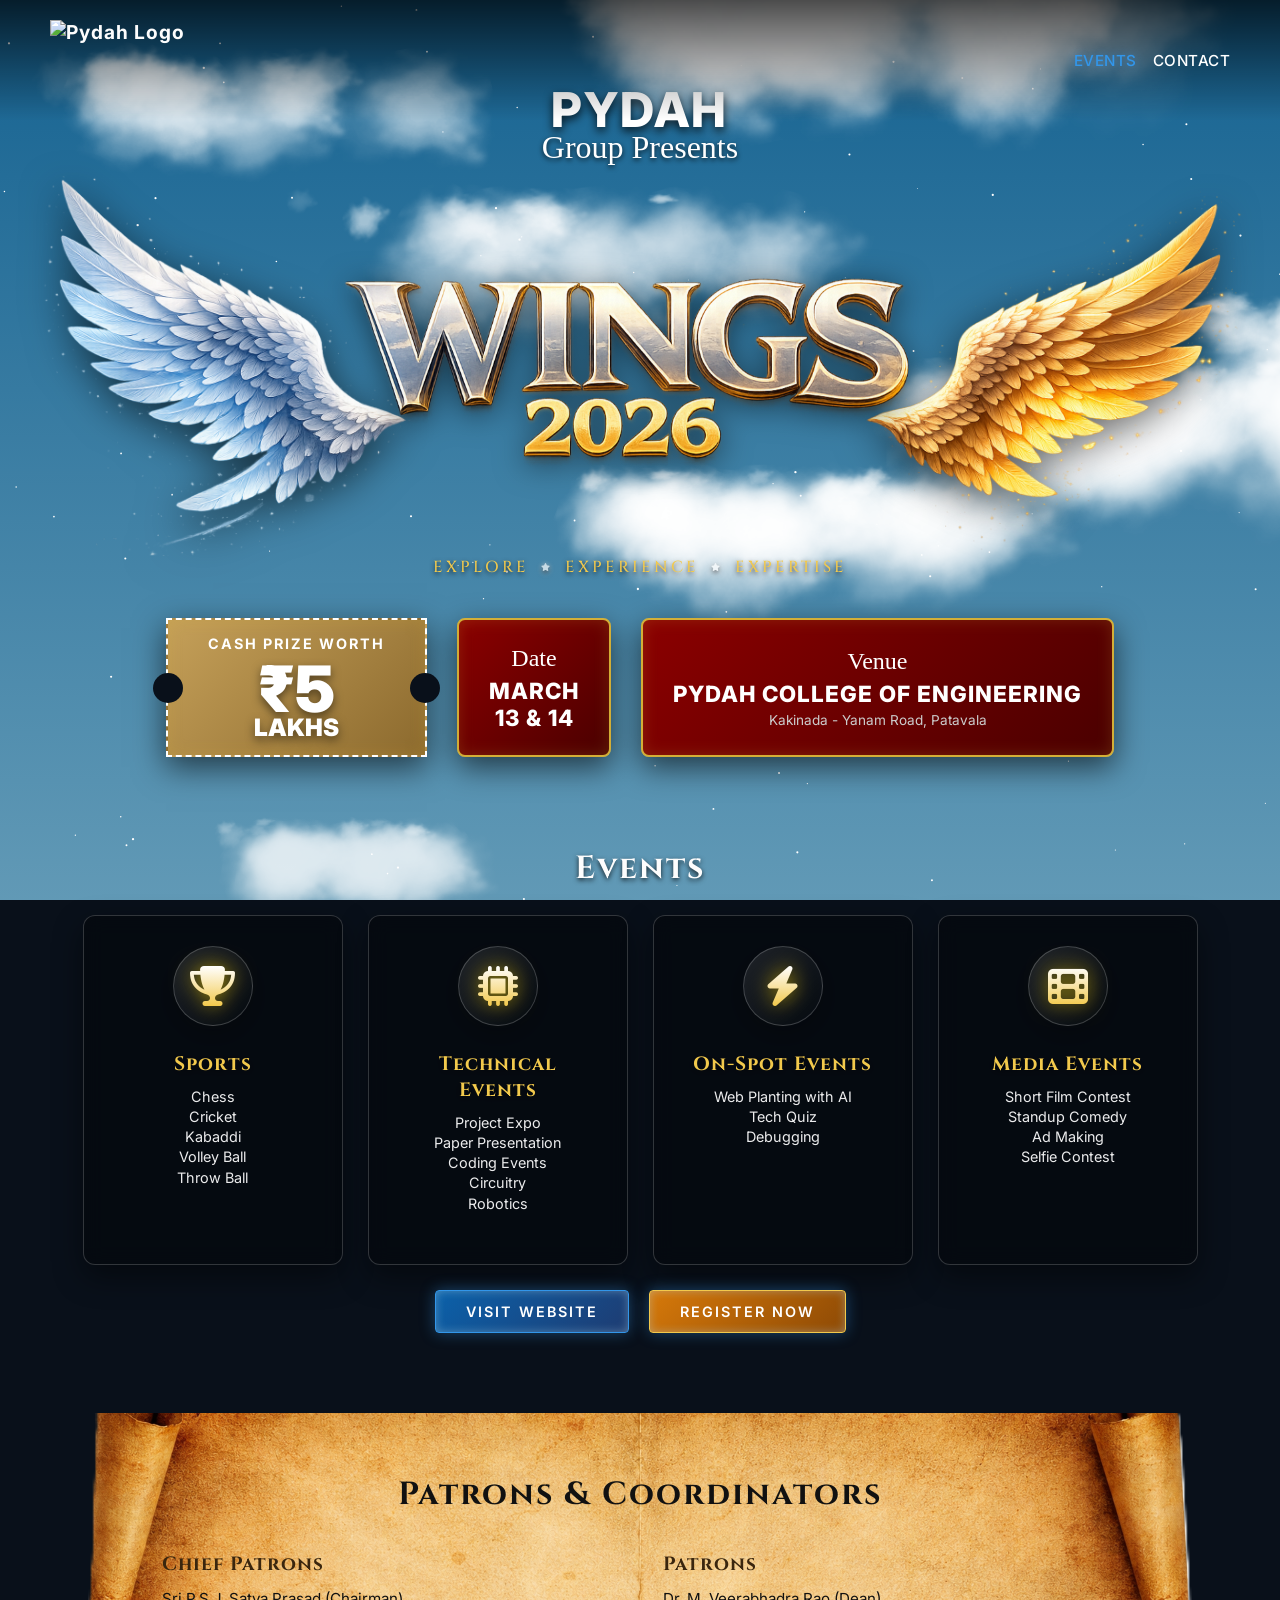
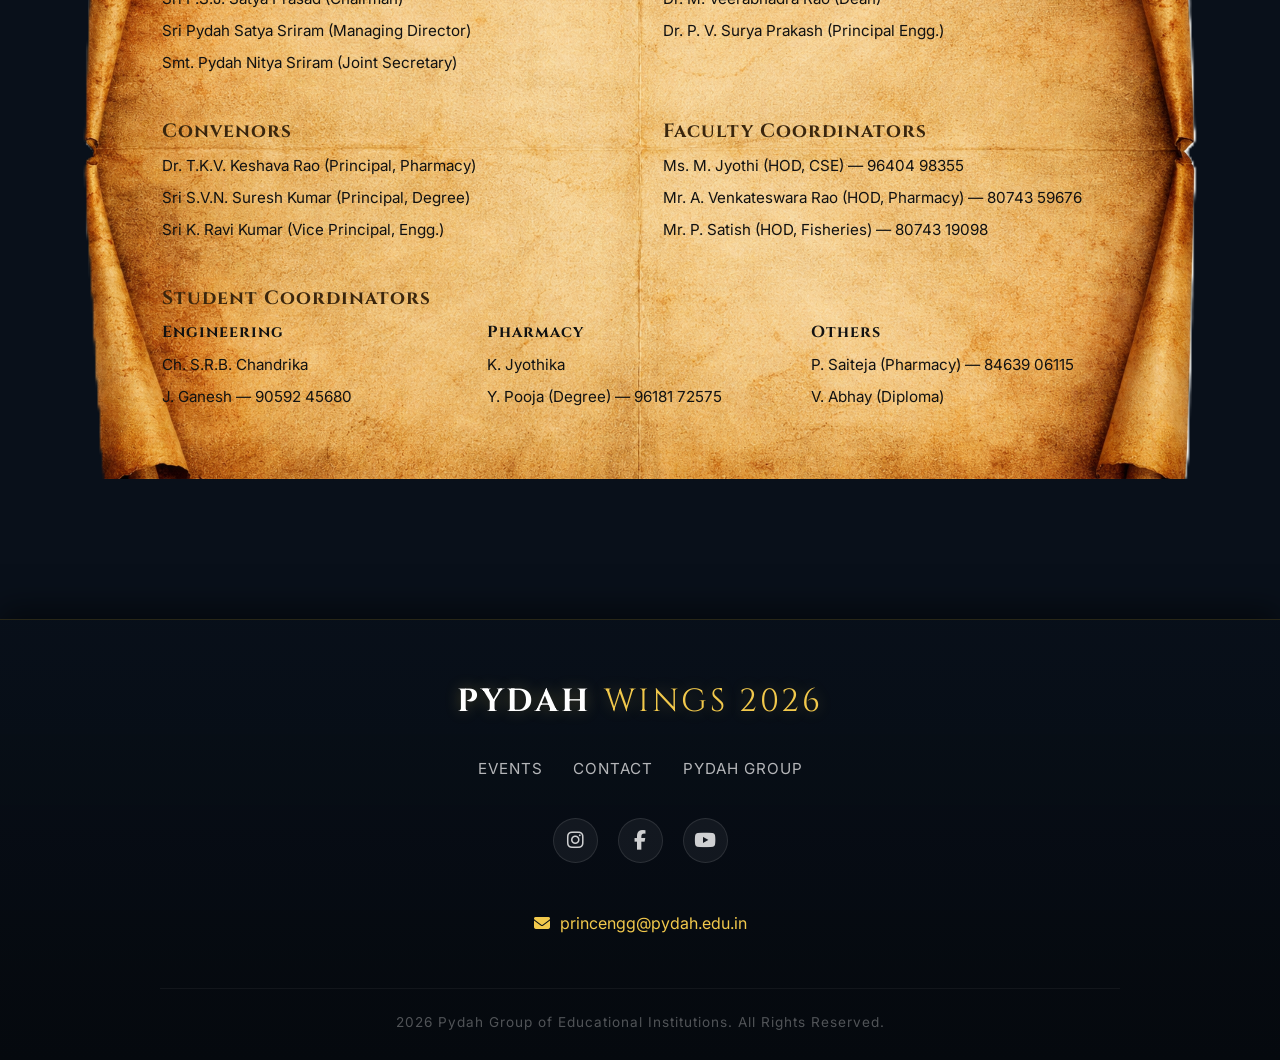
==== commit 6a14a47c: "df" ====
--- a/index.html
+++ b/index.html
@@ -225,12 +225,15 @@
                         <li><a href="https://www.pydahgroup.com" target="_blank">Pydah Group</a></li>
                     </ul>
                     <div class="social-links">
-                        <a href="#" class="social-icon"><i class="fa-brands fa-instagram"></i></a>
-                        <a href="#" class="social-icon"><i class="fa-brands fa-facebook-f"></i></a>
-                        <a href="#" class="social-icon"><i class="fa-brands fa-youtube"></i></a>
-                        <a href="#" class="social-icon"><i class="fa-brands fa-linkedin-in"></i></a>
-                    </div>
-                    <p class="copyright">© 2026 Pydah Group of Educational Institutions. All Rights Reserved.</p>
+                        <a href="https://www.instagram.com/pydahgroupkakinada/" target="_blank" class="social-icon"><i class="fa-brands fa-instagram"></i></a>
+                        <a href="https://www.facebook.com/Pydahgroup/" target="_blank" class="social-icon"><i class="fa-brands fa-facebook-f"></i></a>
+                        <a href="https://www.youtube.com/channel/UCidXtnOrV8j76ETiWuubaDg" target="_blank" class="social-icon"><i class="fa-brands fa-youtube"></i></a>
+                    </div>
+                    <p class="footer-contact">
+                        <i class="fa-solid fa-envelope"></i>
+                        <a href="mailto:princengg@pydah.edu.in">princengg@pydah.edu.in</a>
+                    </p>
+                    <p class="copyright"> 2026 Pydah Group of Educational Institutions. All Rights Reserved.</p>
                 </div>
             </footer>
         </div>
--- a/style.css
+++ b/style.css
@@ -733,6 +733,30 @@
     box-shadow: 0 5px 15px rgba(11, 97, 170, 0.6);
 }
 
+.footer-contact {
+    margin-top: 10px;
+    font-size: 1rem;
+    color: rgba(255, 255, 255, 0.8);
+    display: flex;
+    align-items: center;
+    gap: 10px;
+}
+
+.footer-contact i {
+    color: var(--gold);
+}
+
+.footer-contact a {
+    color: var(--gold);
+    text-decoration: none;
+    transition: all 0.3s ease;
+}
+
+.footer-contact a:hover {
+    color: #fff;
+    text-shadow: 0 0 10px rgba(255, 255, 255, 0.5);
+}
+
 .copyright {
     margin-top: 30px;
     font-size: 0.85rem;
@@ -924,4 +948,110 @@
     .team-section {
         padding: 36px 20px;
     }
+}
+
+/* --- MOBILE RESPONSIVENESS --- */
+@media (max-width: 768px) {
+    /* Navigation */
+    nav {
+        padding: 15px 20px;
+        background: rgba(0, 0, 0, 0.85);
+        backdrop-filter: blur(15px);
+    }
+
+    .nav-logo {
+        height: 45px !important; /* Override inline style */
+        width: auto;
+    }
+
+    .nav-links {
+        gap: 15px;
+    }
+
+    .nav-links a {
+        font-size: 0.85rem;
+    }
+
+    /* Hero Section */
+    .hero {
+        margin-top: 100px;
+        margin-bottom: 30px;
+    }
+
+    .pydah {
+        font-size: 2.2rem;
+    }
+
+    .proudly {
+        font-size: 1.4rem;
+    }
+
+    /* Wings & Title - Responsive Scaling */
+    .title-with-wings {
+        width: 100%;
+        justify-content: center;
+        transform: scale(0.35); /* Scale down to fit mobile screen */
+        margin-top: -80px;
+        margin-bottom: -80px;
+    }
+
+    .tagline-text {
+        font-size: 0.75rem;
+        margin-top: -10px;
+        flex-wrap: wrap;
+        justify-content: center;
+        gap: 8px;
+        padding: 0 10px;
+        line-height: 1.4;
+        text-align: center;
+    }
+
+    /* Info Banner */
+    .info-banner {
+        flex-direction: column;
+        width: 90%;
+        gap: 15px;
+    }
+
+    .info-box {
+        width: 100%;
+        padding: 20px;
+    }
+
+    .ticket-amount {
+        font-size: 3rem;
+    }
+
+    /* Events Section */
+    .events-section {
+        width: 95%;
+    }
+
+    .event-card {
+        width: 100%;
+        max-width: 340px;
+    }
+
+    .events-links {
+        flex-direction: column;
+        width: 100%;
+        align-items: center;
+        gap: 15px;
+    }
+
+    .events-links .btn {
+        width: 100%;
+        max-width: 300px;
+        text-align: center;
+    }
+
+    /* Loading Animation Mobile Override */
+    .intro-logo {
+        animation-name: moveLogoMobile;
+    }
+    
+    @keyframes moveLogoMobile {
+        0% { top: 50%; left: 50%; transform: translate(-50%, -50%) scale(3.5); }
+        100% { top: 15px; left: 20px; transform: translate(0, 0) scale(0.56); opacity: 0; }
+    }
 }
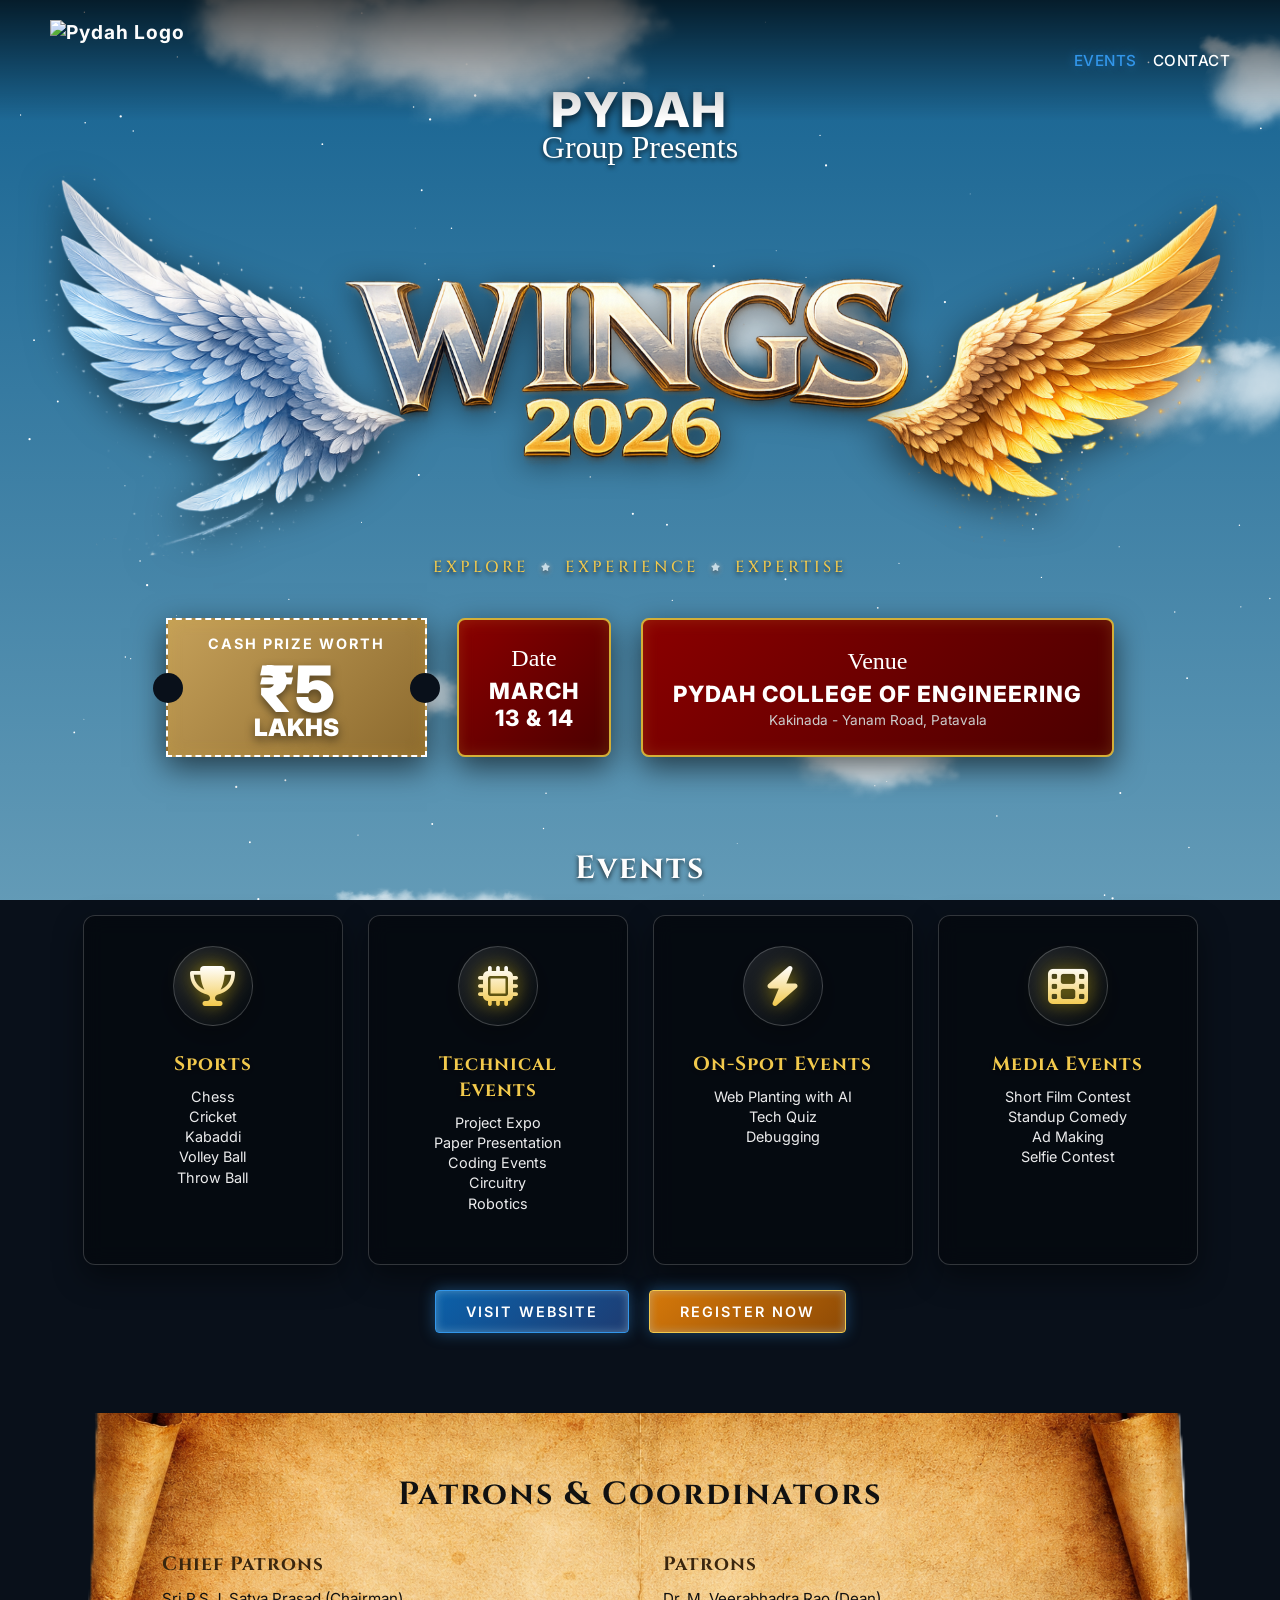
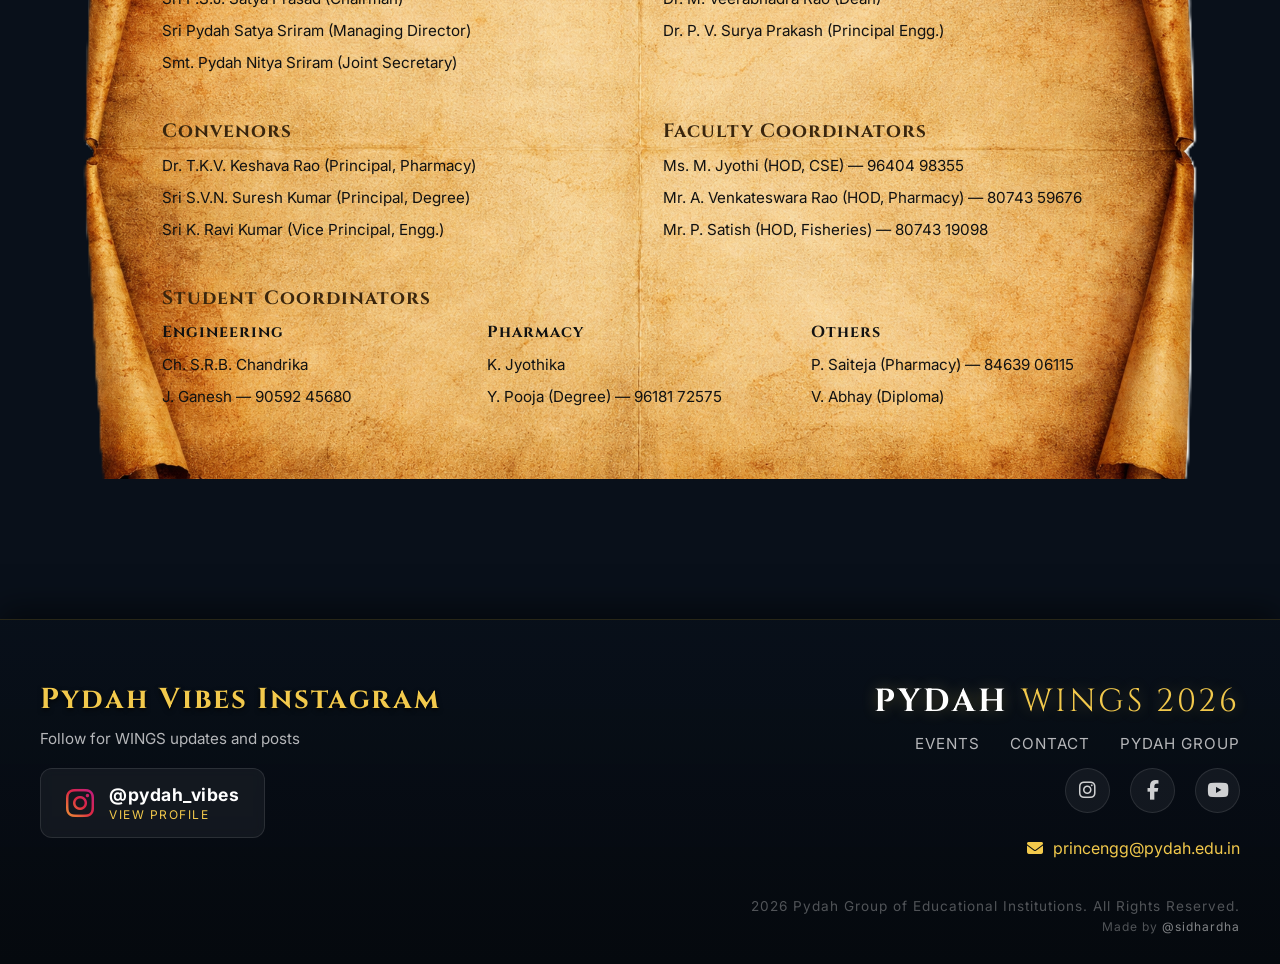
==== commit be61cf30: "kl" ====
--- a/index.html
+++ b/index.html
@@ -216,24 +216,42 @@
 
             <footer class="main-footer">
                 <div class="footer-content">
-                    <div class="footer-logo">
-                        <span>PYDAH</span> WINGS 2026
-                    </div>
-                    <ul class="footer-links">
-                        <li><a href="#events">Events</a></li>
-                        <li><a href="#contact">Contact</a></li>
-                        <li><a href="https://www.pydahgroup.com" target="_blank">Pydah Group</a></li>
-                    </ul>
-                    <div class="social-links">
-                        <a href="https://www.instagram.com/pydahgroupkakinada/" target="_blank" class="social-icon"><i class="fa-brands fa-instagram"></i></a>
-                        <a href="https://www.facebook.com/Pydahgroup/" target="_blank" class="social-icon"><i class="fa-brands fa-facebook-f"></i></a>
-                        <a href="https://www.youtube.com/channel/UCidXtnOrV8j76ETiWuubaDg" target="_blank" class="social-icon"><i class="fa-brands fa-youtube"></i></a>
-                    </div>
-                    <p class="footer-contact">
-                        <i class="fa-solid fa-envelope"></i>
-                        <a href="mailto:princengg@pydah.edu.in">princengg@pydah.edu.in</a>
-                    </p>
-                    <p class="copyright"> 2026 Pydah Group of Educational Institutions. All Rights Reserved.</p>
+                    <div class="footer-left">
+                        <div class="insta-section">
+                            <h3 class="insta-title">Pydah Vibes Instagram</h3>
+                            <p class="insta-subtitle">Follow for WINGS updates and posts</p>
+                            <div class="insta-container">
+                                <a href="https://www.instagram.com/pydah_vibes/" target="_blank" class="insta-link-card">
+                                    <div class="insta-icon"><i class="fa-brands fa-instagram"></i></div>
+                                    <div class="insta-text">
+                                        <span>@pydah_vibes</span>
+                                        <span class="view-profile">View Profile</span>
+                                    </div>
+                                </a>
+                            </div>
+                        </div>
+                    </div>
+                    <div class="footer-right">
+                        <div class="footer-logo">
+                            <span>PYDAH</span> WINGS 2026
+                        </div>
+                        <ul class="footer-links">
+                            <li><a href="#events">Events</a></li>
+                            <li><a href="#contact">Contact</a></li>
+                            <li><a href="https://www.pydahgroup.com" target="_blank">Pydah Group</a></li>
+                        </ul>
+                        <div class="social-links">
+                            <a href="https://www.instagram.com/pydahgroupkakinada/" target="_blank" class="social-icon"><i class="fa-brands fa-instagram"></i></a>
+                            <a href="https://www.facebook.com/Pydahgroup/" target="_blank" class="social-icon"><i class="fa-brands fa-facebook-f"></i></a>
+                            <a href="https://www.youtube.com/channel/UCidXtnOrV8j76ETiWuubaDg" target="_blank" class="social-icon"><i class="fa-brands fa-youtube"></i></a>
+                        </div>
+                        <p class="footer-contact">
+                            <i class="fa-solid fa-envelope"></i>
+                            <a href="mailto:princengg@pydah.edu.in">princengg@pydah.edu.in</a>
+                        </p>
+                        <p class="copyright"> 2026 Pydah Group of Educational Institutions. All Rights Reserved.</p>
+                        <p class="made-by">Made by <a href="https://www.linkedin.com/in/ksridatta" target="_blank">@sidhardha</a></p>
+                    </div>
                 </div>
             </footer>
         </div>
--- a/style.css
+++ b/style.css
@@ -638,12 +638,27 @@
 
 .footer-content {
     display: flex;
+    flex-direction: row;
+    align-items: flex-start;
+    justify-content: space-between;
+    gap: 40px;
+    text-align: left;
+    width: 100%;
+    max-width: 1200px;
+}
+
+.footer-left {
+    flex: 1;
+    display: flex;
     flex-direction: column;
-    align-items: center;
-    gap: 25px;
-    text-align: center;
-    width: 100%;
-    max-width: 1200px;
+    align-items: flex-start;
+}
+
+.footer-right {
+    flex: 1;
+    display: flex;
+    flex-direction: column;
+    align-items: flex-end;
 }
 
 .footer-logo {
@@ -667,7 +682,7 @@
     display: flex;
     gap: 30px;
     flex-wrap: wrap;
-    justify-content: center;
+    justify-content: flex-end;
     list-style: none;
     padding: 0;
     margin: 0;
@@ -733,6 +748,92 @@
     box-shadow: 0 5px 15px rgba(11, 97, 170, 0.6);
 }
 
+/* --- INSTAGRAM FEED --- */
+.insta-section {
+    width: 100%;
+    margin-bottom: 0;
+    display: flex;
+    flex-direction: column;
+    align-items: flex-start;
+}
+
+.insta-title {
+    font-family: var(--font-heading);
+    color: var(--gold);
+    font-size: 1.8rem;
+    margin-bottom: 25px;
+    letter-spacing: 2px;
+    text-shadow: 0 2px 5px rgba(0, 0, 0, 0.8);
+}
+
+.insta-subtitle {
+    color: rgba(255, 255, 255, 0.7);
+    font-size: 0.95rem;
+    margin-bottom: 20px;
+    margin-top: -15px;
+}
+
+.insta-container {
+    display: flex;
+    justify-content: flex-start;
+    flex-wrap: wrap;
+    gap: 20px;
+    width: 100%;
+}
+
+.insta-link-card {
+    display: flex;
+    align-items: center;
+    gap: 15px;
+    background: rgba(255, 255, 255, 0.05);
+    border: 1px solid rgba(255, 255, 255, 0.1);
+    padding: 15px 25px;
+    border-radius: 12px;
+    text-decoration: none;
+    color: white;
+    transition: all 0.3s ease;
+    backdrop-filter: blur(5px);
+}
+
+.insta-link-card:hover {
+    background: rgba(255, 255, 255, 0.1);
+    border-color: var(--gold);
+    transform: translateY(-3px);
+    box-shadow: 0 5px 15px rgba(0,0,0,0.3);
+}
+
+.insta-icon {
+    font-size: 2rem;
+    background: linear-gradient(45deg, #f09433 0%, #e6683c 25%, #dc2743 50%, #cc2366 75%, #bc1888 100%);
+    -webkit-background-clip: text;
+    background-clip: text;
+    -webkit-text-fill-color: transparent;
+    display: flex;
+    align-items: center;
+}
+
+.insta-text {
+    display: flex;
+    flex-direction: column;
+    align-items: flex-start;
+}
+
+.insta-text span:first-child {
+    font-family: var(--font-ui);
+    font-weight: 700;
+    font-size: 1.1rem;
+    letter-spacing: 0.5px;
+    color: #fff;
+}
+
+.insta-text .view-profile {
+    font-size: 0.75rem;
+    color: var(--gold);
+    text-transform: uppercase;
+    letter-spacing: 1.5px;
+    margin-top: 2px;
+}
+
 .footer-contact {
     margin-top: 10px;
     font-size: 1rem;
@@ -762,9 +863,29 @@
     font-size: 0.85rem;
     color: rgba(255, 255, 255, 0.3);
     letter-spacing: 1px;
-    border-top: 1px solid rgba(255, 255, 255, 0.05);
-    padding-top: 25px;
-    width: 80%;
+    border-top: none;
+    padding-top: 10px;
+    width: 100%;
+    text-align: right;
+}
+
+.made-by {
+    font-size: 0.75rem;
+    color: rgba(255, 255, 255, 0.3);
+    margin-top: 5px;
+    letter-spacing: 1px;
+    width: 100%;
+    text-align: right;
+}
+
+.made-by a {
+    color: rgba(255, 255, 255, 0.5);
+    text-decoration: none;
+    transition: color 0.3s ease;
+}
+
+.made-by a:hover {
+    color: var(--gold);
 }
 
 .events-section {
@@ -1054,4 +1175,41 @@
         0% { top: 50%; left: 50%; transform: translate(-50%, -50%) scale(3.5); }
         100% { top: 15px; left: 20px; transform: translate(0, 0) scale(0.56); opacity: 0; }
     }
+
+    /* Footer Mobile Adjustments */
+    .footer-content {
+        flex-direction: column;
+        align-items: center;
+        text-align: center;
+    }
+    .footer-left, .footer-right {
+        align-items: center;
+        width: 100%;
+    }
+    .footer-right {
+        align-items: center;
+    }
+    .insta-section {
+        align-items: center;
+        margin-bottom: 40px;
+    }
+    .insta-container {
+        justify-content: center;
+    }
+    .footer-links {
+        justify-content: center;
+    }
+    .copyright {
+        text-align: center;
+    }
+    .made-by {
+        text-align: center;
+    }
+    .footer-logo {
+        font-size: 1.5rem;
+    }
+
+    .copyright {
+        width: 100%;
+    }
 }
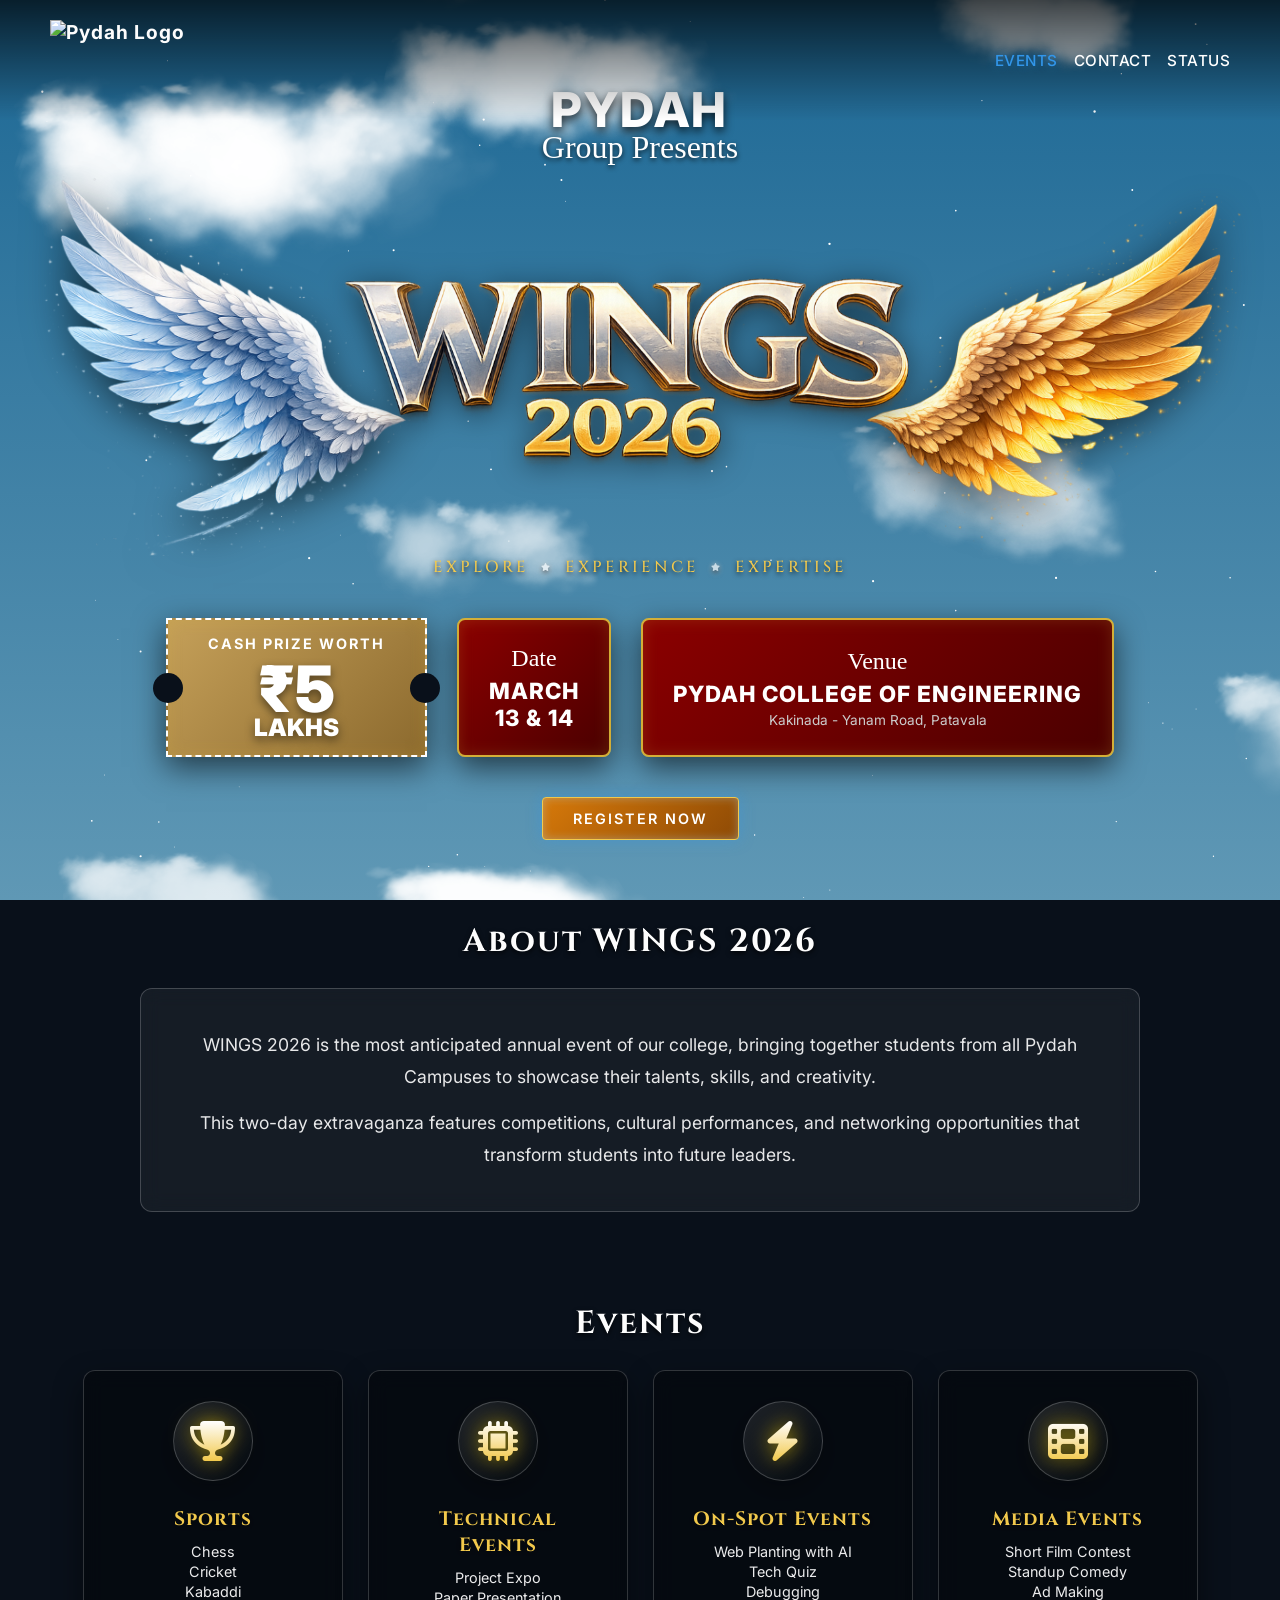
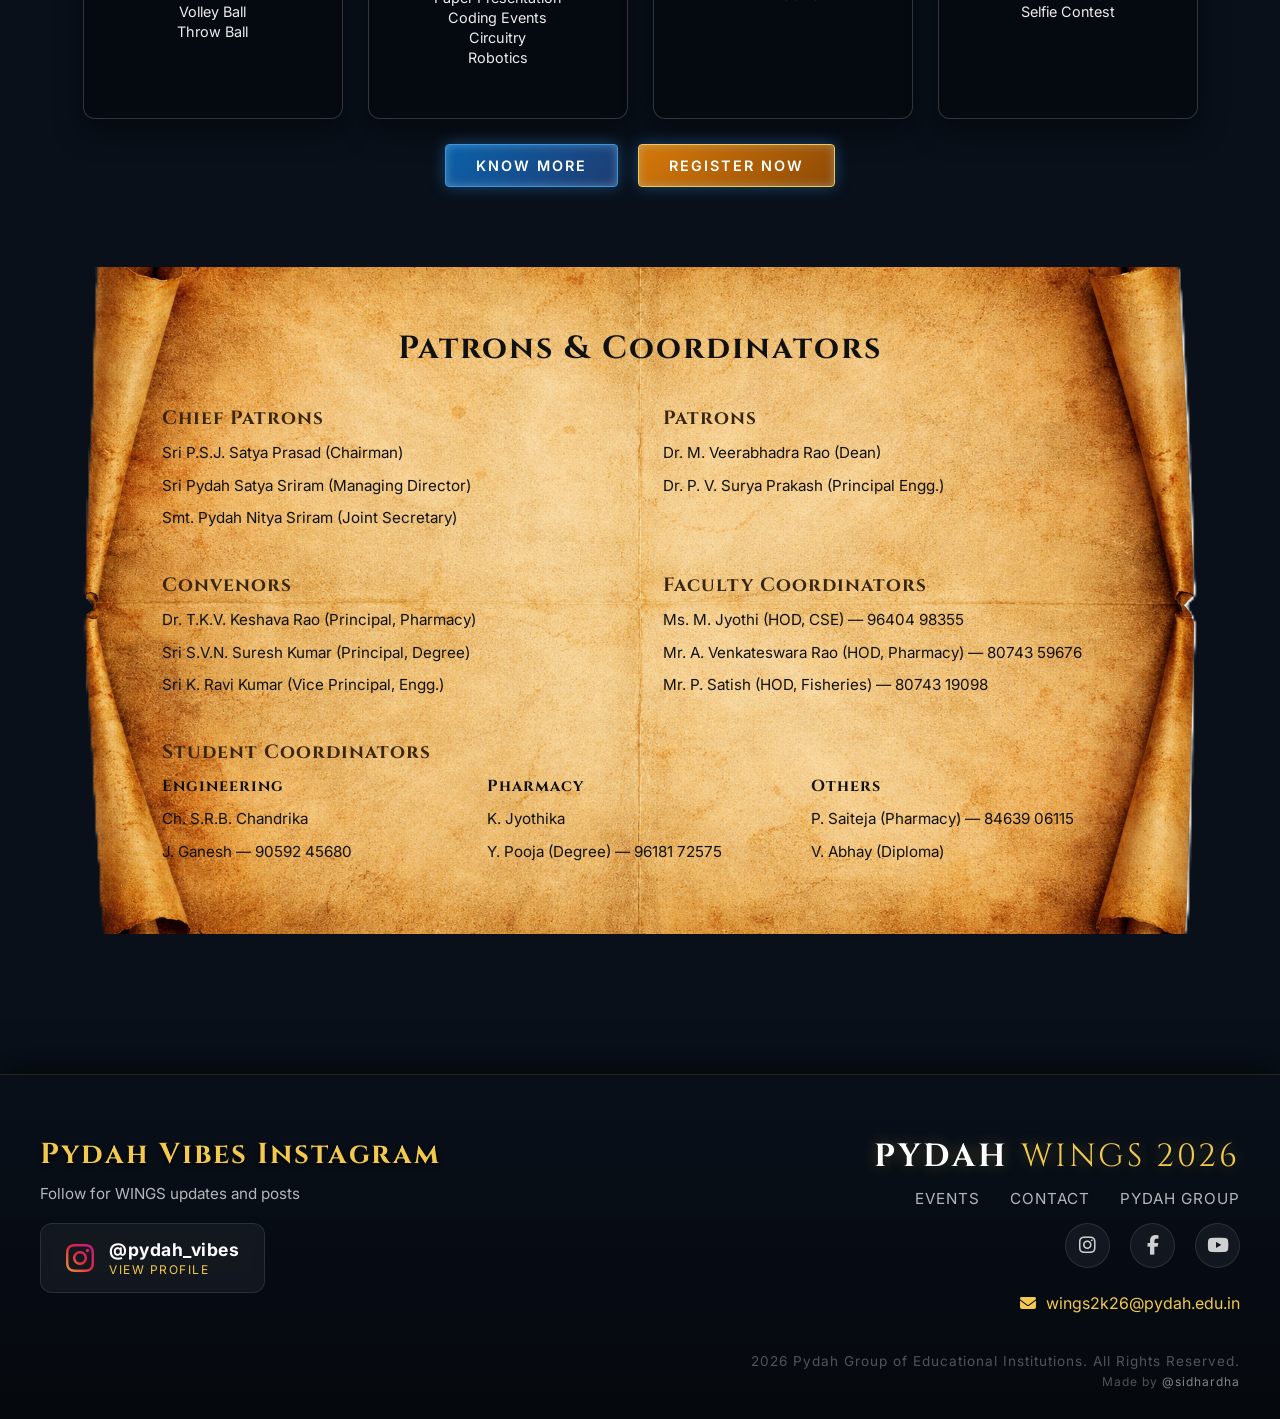
==== commit 8015934e: "ok" ====
--- a/index.html
+++ b/index.html
@@ -9,6 +9,7 @@
     <link href="https://fonts.googleapis.com/css2?family=Cinzel:wght@400..900&family=Inter:wght@400..700&display=swap"
         rel="stylesheet">
     <link rel="stylesheet" href="https://cdnjs.cloudflare.com/ajax/libs/font-awesome/6.4.0/css/all.min.css">
+    <script src="https://cdn.jsdelivr.net/npm/appwrite@14.0.1"></script>
 </head>
 
 <body>
@@ -25,6 +26,7 @@
         <ul class="nav-links nav-links-compact">
             <li><a href="#events" class="active">Events</a></li>
             <li><a href="#contact">Contact</a></li>
+            <li class="auth-link-item"><a href="status.html">Status</a></li>
         </ul>
     </nav>
 
@@ -79,6 +81,22 @@
                 </div>
             </section>
 
+            <div class="events-links" style="margin-bottom: 40px;">
+                <a class="btn btn-primary btn-orange glow-button" href="register.html">REGISTER NOW</a>
+            </div>
+
+            <section class="about-section">
+                <h2 class="events-title">About WINGS 2026</h2>
+                <div class="glass-card about-card">
+                    <p class="about-text">
+                        WINGS 2026 is the most anticipated annual event of our college, bringing together students from all Pydah Campuses to showcase their talents, skills, and creativity.
+                    </p>
+                    <p class="about-text">
+                        This two-day extravaganza features competitions, cultural performances, and networking opportunities that transform students into future leaders.
+                    </p>
+                </div>
+            </section>
+
             <section class="events-section" id="events">
                 <h2 class="events-title">Events</h2>
                 <div class="events-grid">
@@ -137,7 +155,7 @@
                 </div>
 
                 <div class="events-links">
-                    <a class="btn btn-primary btn-blue glow-button" href="https://www.pydahgroup.com" target="_blank" rel="noreferrer">VISIT WEBSITE</a>
+                    <a class="btn btn-primary btn-blue glow-button" href="events.html">Know More</a>
                     <a class="btn btn-primary btn-orange glow-button" href="register.html">REGISTER NOW</a>
                 </div>
             </section>
@@ -247,7 +265,7 @@
                         </div>
                         <p class="footer-contact">
                             <i class="fa-solid fa-envelope"></i>
-                            <a href="mailto:princengg@pydah.edu.in">princengg@pydah.edu.in</a>
+                            <a href="mailto:wings2k26@pydah.edu.in">wings2k26@pydah.edu.in</a>
                         </p>
                         <p class="copyright"> 2026 Pydah Group of Educational Institutions. All Rights Reserved.</p>
                         <p class="made-by">Made by <a href="https://www.linkedin.com/in/ksridatta" target="_blank">@sidhardha</a></p>
--- a/style.css
+++ b/style.css
@@ -1212,4 +1212,332 @@
     .copyright {
         width: 100%;
     }
+}
+
+/* --- ABOUT SECTION --- */
+.about-section {
+    width: 90%;
+    max-width: 1000px;
+    margin: 40px auto;
+    display: flex;
+    flex-direction: column;
+    align-items: center;
+    gap: 25px;
+}
+
+.about-card {
+    width: 100% !important;
+    max-width: none;
+    padding: 40px;
+}
+
+.about-text {
+    font-size: 1.1rem;
+    line-height: 1.8;
+    color: rgba(255, 255, 255, 0.9);
+    margin-bottom: 15px;
+}
+
+.about-text:last-child {
+    margin-bottom: 0;
+}
+
+@media (max-width: 768px) {
+    .about-card {
+        padding: 25px;
+    }
+}
+
+/* --- FORMS & REGISTRATION --- */
+.form-container {
+    width: 100%;
+    max-width: 100%;
+}
+
+.reveal-on-scroll {
+    opacity: 0;
+    transform: translateY(20px);
+    transition: opacity 0.6s ease, transform 0.6s ease;
+}
+
+.reveal-on-scroll.is-visible {
+    opacity: 1;
+    transform: translateY(0);
+}
+
+.form-grid {
+    display: grid;
+    grid-template-columns: 1fr 1fr;
+    gap: 20px;
+    margin-bottom: 10px;
+}
+
+.form-group {
+    margin-bottom: 20px;
+    text-align: left;
+}
+
+.form-group label {
+    display: block;
+    color: var(--gold);
+    font-size: 0.9rem;
+    margin-bottom: 8px;
+    font-family: var(--font-ui);
+    letter-spacing: 0.5px;
+}
+
+.form-input {
+    width: 100%;
+    padding: 12px 15px;
+    border-radius: 4px;
+    border: 1px solid rgba(255,255,255,0.2);
+    background: rgba(255,255,255,0.05);
+    color: white;
+    font-family: var(--font-ui);
+    outline: none;
+    transition: border-color 0.3s, background 0.3s;
+}
+
+.form-input:focus {
+    border-color: var(--gold);
+    background: rgba(255,255,255,0.1);
+}
+
+select.form-input option {
+    background-color: var(--dark-bg);
+    color: white;
+}
+
+/* Mobile Accordions */
+.mobile-accordion {
+    margin-bottom: 20px;
+    background: rgba(255, 255, 255, 0.03);
+    border-radius: 8px;
+    border: 1px solid var(--glass-border);
+    overflow: hidden;
+}
+
+.mobile-accordion summary {
+    padding: 15px;
+    cursor: pointer;
+    font-family: var(--font-heading);
+    color: var(--gold);
+    font-weight: 600;
+    list-style: none;
+    display: flex;
+    justify-content: space-between;
+    align-items: center;
+    background: rgba(0, 0, 0, 0.2);
+    transition: background 0.3s;
+}
+
+.mobile-accordion summary:hover {
+    background: rgba(0, 0, 0, 0.4);
+}
+
+.mobile-accordion summary::-webkit-details-marker { display: none; }
+
+.accordion-content {
+    padding: 20px;
+}
+
+/* Event Categories */
+.event-category {
+    margin-bottom: 15px;
+    background: rgba(255, 255, 255, 0.02);
+    border-radius: 6px;
+    border: 1px solid rgba(255, 255, 255, 0.1);
+    overflow: hidden;
+}
+
+.event-category summary {
+    padding: 12px 15px;
+    cursor: pointer;
+    font-family: var(--font-ui);
+    color: var(--light-blue);
+    font-weight: 600;
+    list-style: none;
+    display: flex;
+    align-items: center;
+    gap: 10px;
+    background: rgba(0, 0, 0, 0.1);
+    transition: background 0.3s;
+}
+
+.event-category summary:hover {
+    background: rgba(0, 0, 0, 0.2);
+}
+
+.event-category summary::-webkit-details-marker { display: none; }
+
+.event-category-title i {
+    font-size: 0.9rem;
+}
+
+/* Event Selection Cards */
+.event-list {
+    display: grid;
+    grid-template-columns: repeat(auto-fill, minmax(240px, 1fr));
+    gap: 15px;
+    margin-top: 15px;
+}
+
+.event-option-wrap {
+    position: relative;
+}
+
+.event-option {
+    cursor: pointer;
+    display: block;
+    position: relative;
+}
+
+.event-option input {
+    position: absolute;
+    opacity: 0;
+    cursor: pointer;
+}
+
+.event-option span {
+    display: block;
+    padding: 15px;
+    background: rgba(255, 255, 255, 0.05);
+    border: 1px solid var(--glass-border);
+    border-radius: 6px;
+    transition: all 0.3s;
+    height: 100%;
+}
+
+.event-option input:checked + span {
+    background: rgba(242, 201, 76, 0.15);
+    border-color: var(--gold);
+    box-shadow: 0 0 15px rgba(242, 201, 76, 0.15);
+}
+
+.event-option strong {
+    display: block;
+    color: var(--light-blue);
+    margin-bottom: 6px;
+    font-size: 1rem;
+}
+
+.event-option input:checked + span strong {
+    color: var(--gold);
+}
+
+.event-option small {
+    color: #ccc;
+    font-size: 0.85rem;
+    line-height: 1.4;
+    display: block;
+}
+
+/* Payment Section */
+.payment-qr-box {
+    display: flex;
+    flex-direction: column;
+    align-items: center;
+    margin-bottom: 20px;
+    background: white;
+    padding: 20px;
+    border-radius: 8px;
+    width: fit-content;
+    margin: 0 auto 20px;
+}
+
+.payment-amount {
+    color: #000;
+    font-weight: bold;
+    font-size: 1.2rem;
+    margin-bottom: 5px;
+}
+
+.payment-note {
+    color: #555;
+    font-size: 0.8rem;
+    margin-bottom: 15px;
+    text-align: center;
+}
+
+.payment-qr {
+    border: 2px solid #ddd;
+    border-radius: 8px;
+    overflow: hidden;
+}
+
+.payment-qr canvas {
+    display: block;
+}
+
+/* Submit Button */
+.submit-btn {
+    width: 100%;
+    padding: 14px 20px;
+    background: linear-gradient(135deg, var(--primary-orange), #b56808);
+    border: 1px solid var(--gold);
+    color: white;
+    font-family: var(--font-ui);
+    font-weight: 600;
+    font-size: 1rem;
+    text-transform: uppercase;
+    letter-spacing: 1px;
+    border-radius: 6px;
+    cursor: pointer;
+    transition: all 0.3s ease;
+    box-shadow: 0 4px 15px rgba(214, 121, 10, 0.3);
+}
+
+.submit-btn:hover {
+    transform: translateY(-2px);
+    box-shadow: 0 6px 20px rgba(214, 121, 10, 0.4);
+    background: linear-gradient(135deg, #e68a0d, var(--primary-orange));
+}
+
+.form-status {
+    margin-top: 15px;
+    padding: 10px;
+    border-radius: 4px;
+    text-align: center;
+    font-size: 0.9rem;
+    display: none;
+}
+
+.form-status.success {
+    background: rgba(34, 197, 94, 0.1);
+    border: 1px solid rgba(34, 197, 94, 0.3);
+    color: #22c55e;
+}
+
+.form-status.error {
+    background: rgba(239, 68, 68, 0.1);
+    border: 1px solid rgba(239, 68, 68, 0.3);
+    color: #ef4444;
+}
+
+@media (max-width: 768px) {
+    .form-grid {
+        grid-template-columns: 1fr;
+    }
+    
+    .event-list {
+        grid-template-columns: 1fr;
+    }
+}
+
+/* --- FORMS --- */
+.form-input {
+    width: 100%;
+    padding: 12px 15px;
+    margin-bottom: 15px;
+    border-radius: 4px;
+    border: 1px solid rgba(255,255,255,0.2);
+    background: rgba(255,255,255,0.05);
+    color: white;
+    font-family: var(--font-ui);
+    outline: none;
+    transition: border-color 0.3s;
+}
+.form-input:focus {
+    border-color: var(--gold);
+    background: rgba(255,255,255,0.1);
 }
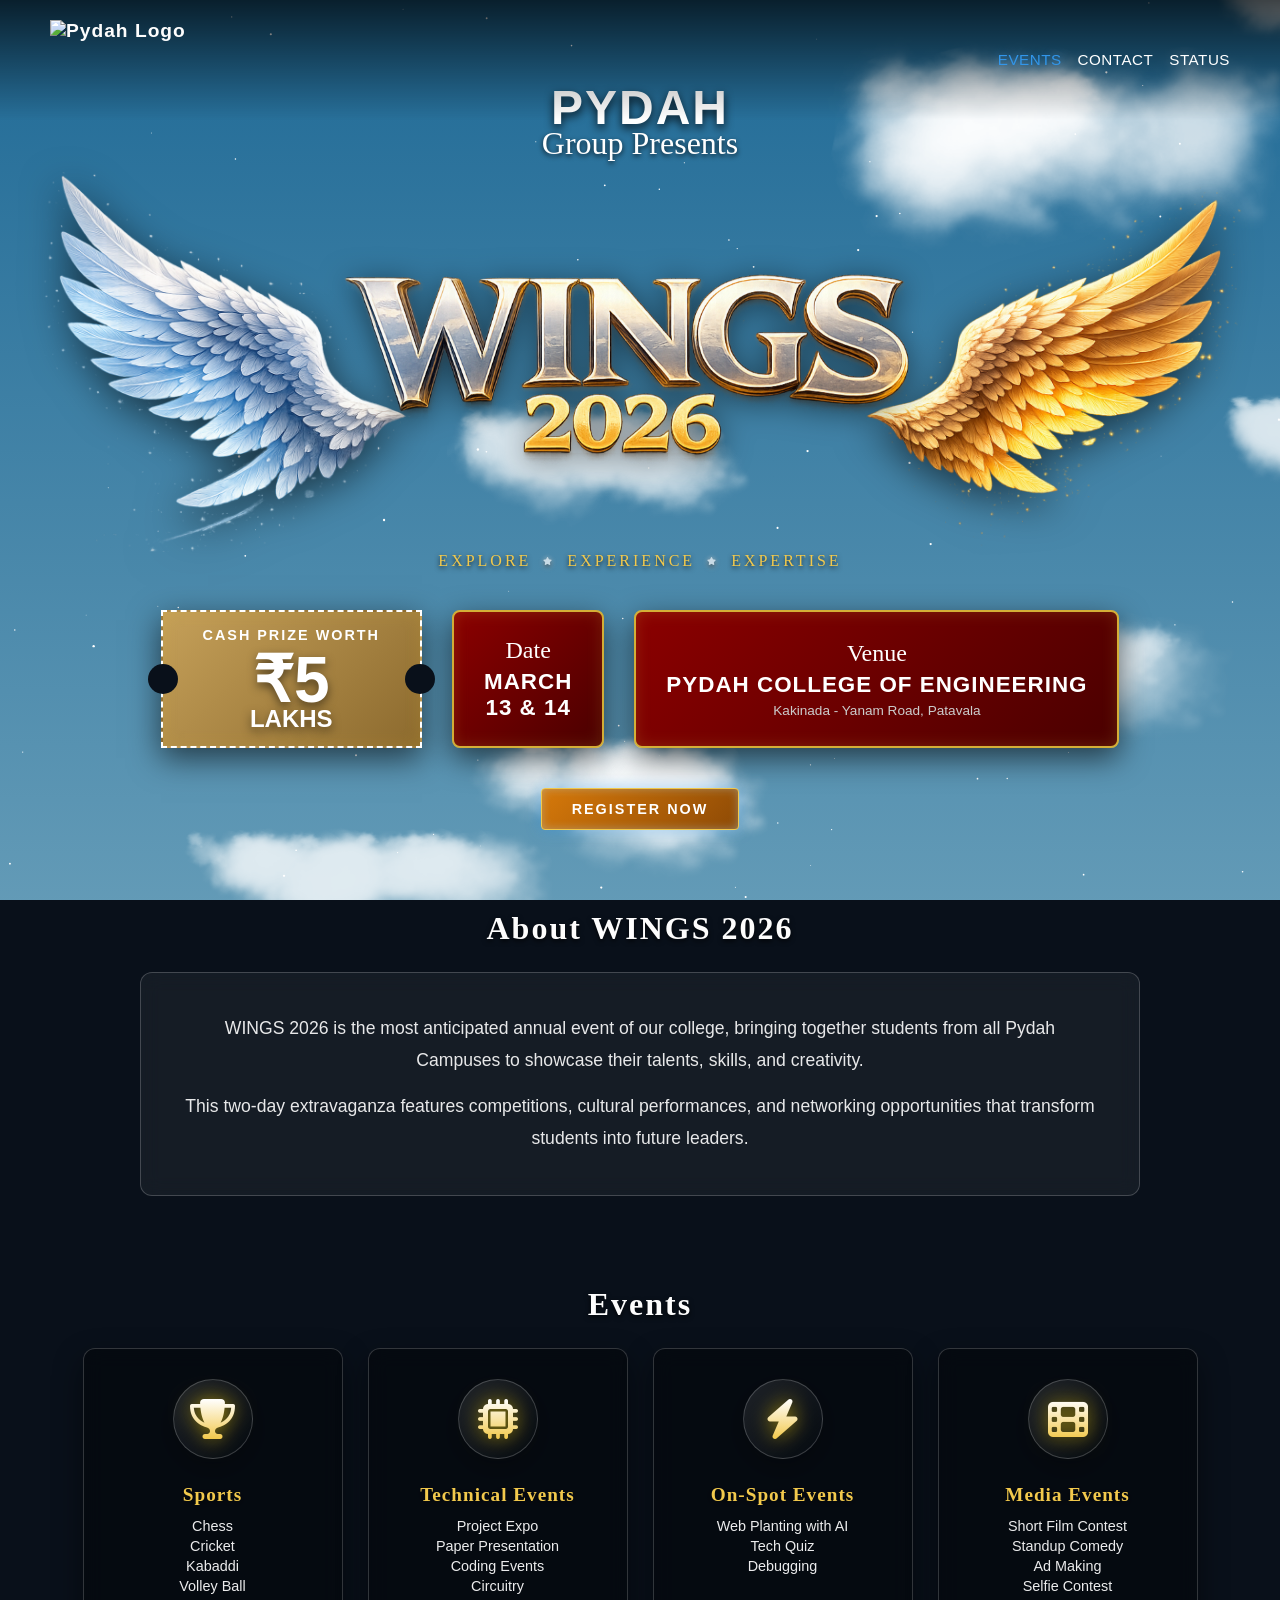
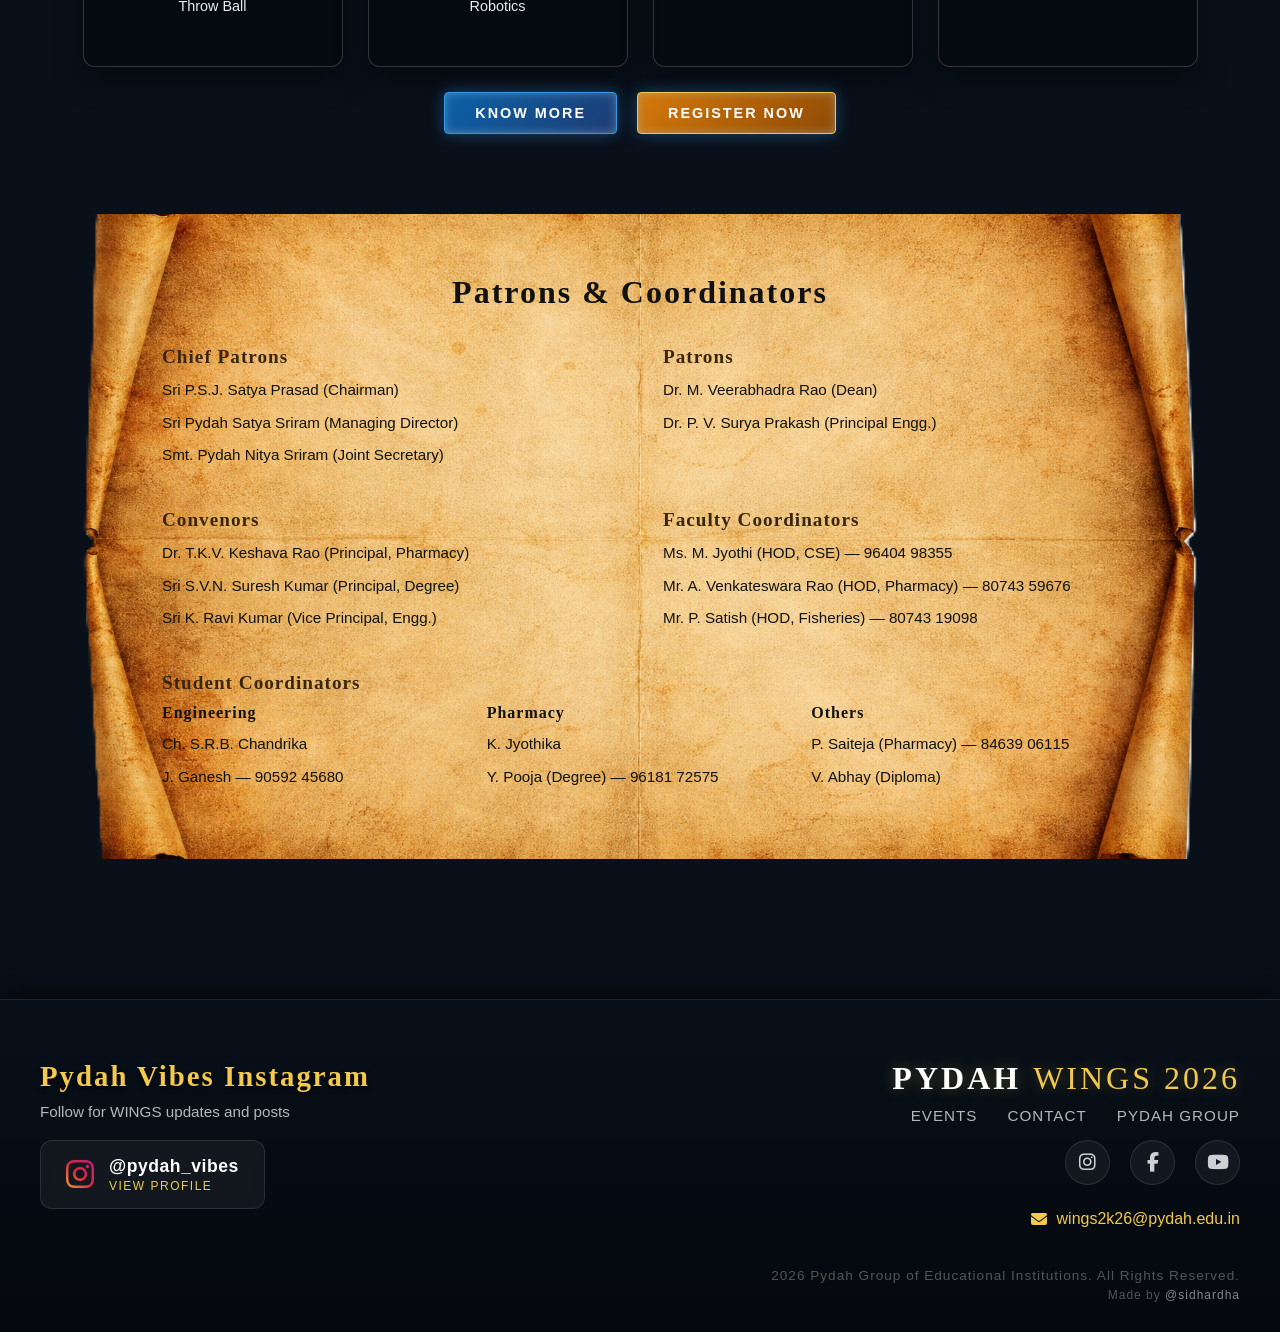
==== commit a2b5bc4a: "po" ====
--- a/index.html
+++ b/index.html
@@ -4,6 +4,7 @@
 <head>
     <meta charset="UTF-8">
     <meta name="viewport" content="width=device-width, initial-scale=1.0">
+    <meta http-equiv="Content-Security-Policy" content="default-src 'self' https: data: blob:; script-src 'self' 'unsafe-inline' 'unsafe-eval' https:; style-src 'self' 'unsafe-inline' https:; img-src 'self' data: https:; connect-src 'self' https:;">
     <title>WINGS 2026</title>
     <link rel="stylesheet" href="style.css">
     <link href="https://fonts.googleapis.com/css2?family=Cinzel:wght@400..900&family=Inter:wght@400..700&display=swap"
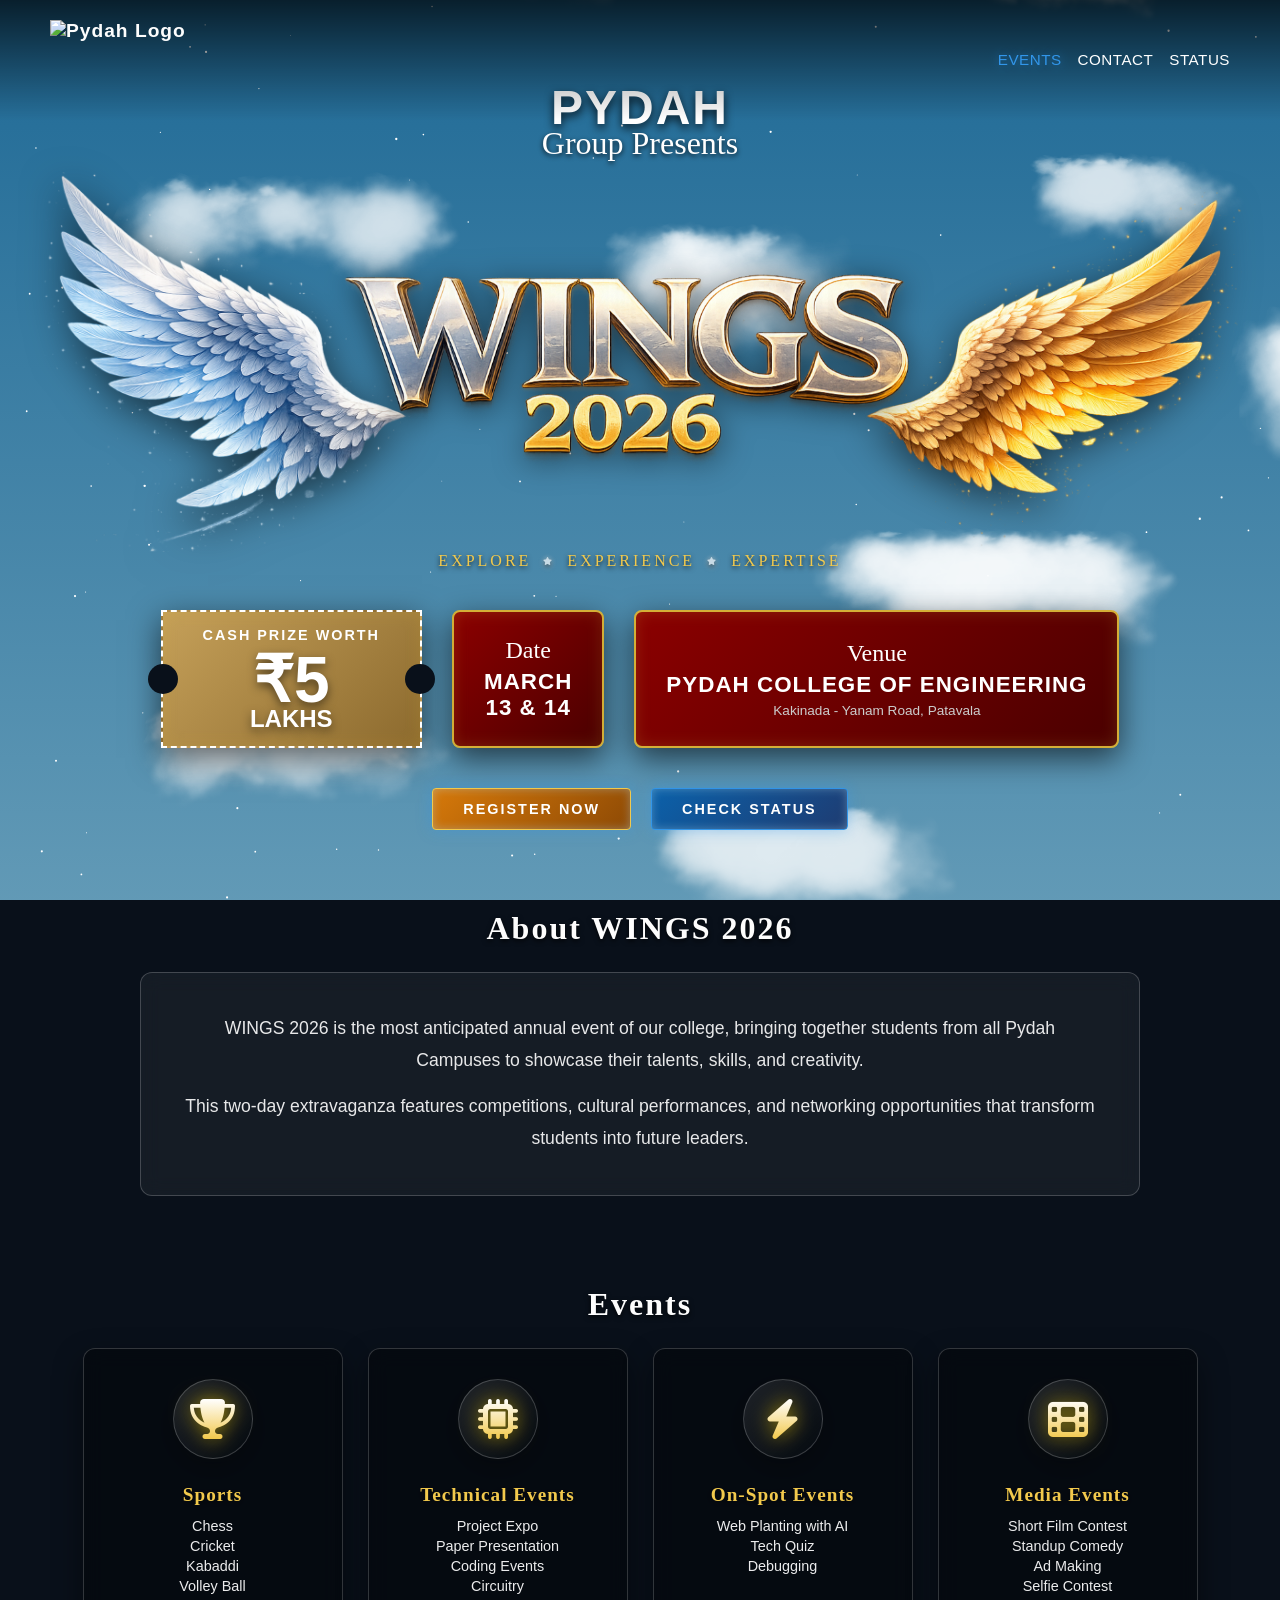
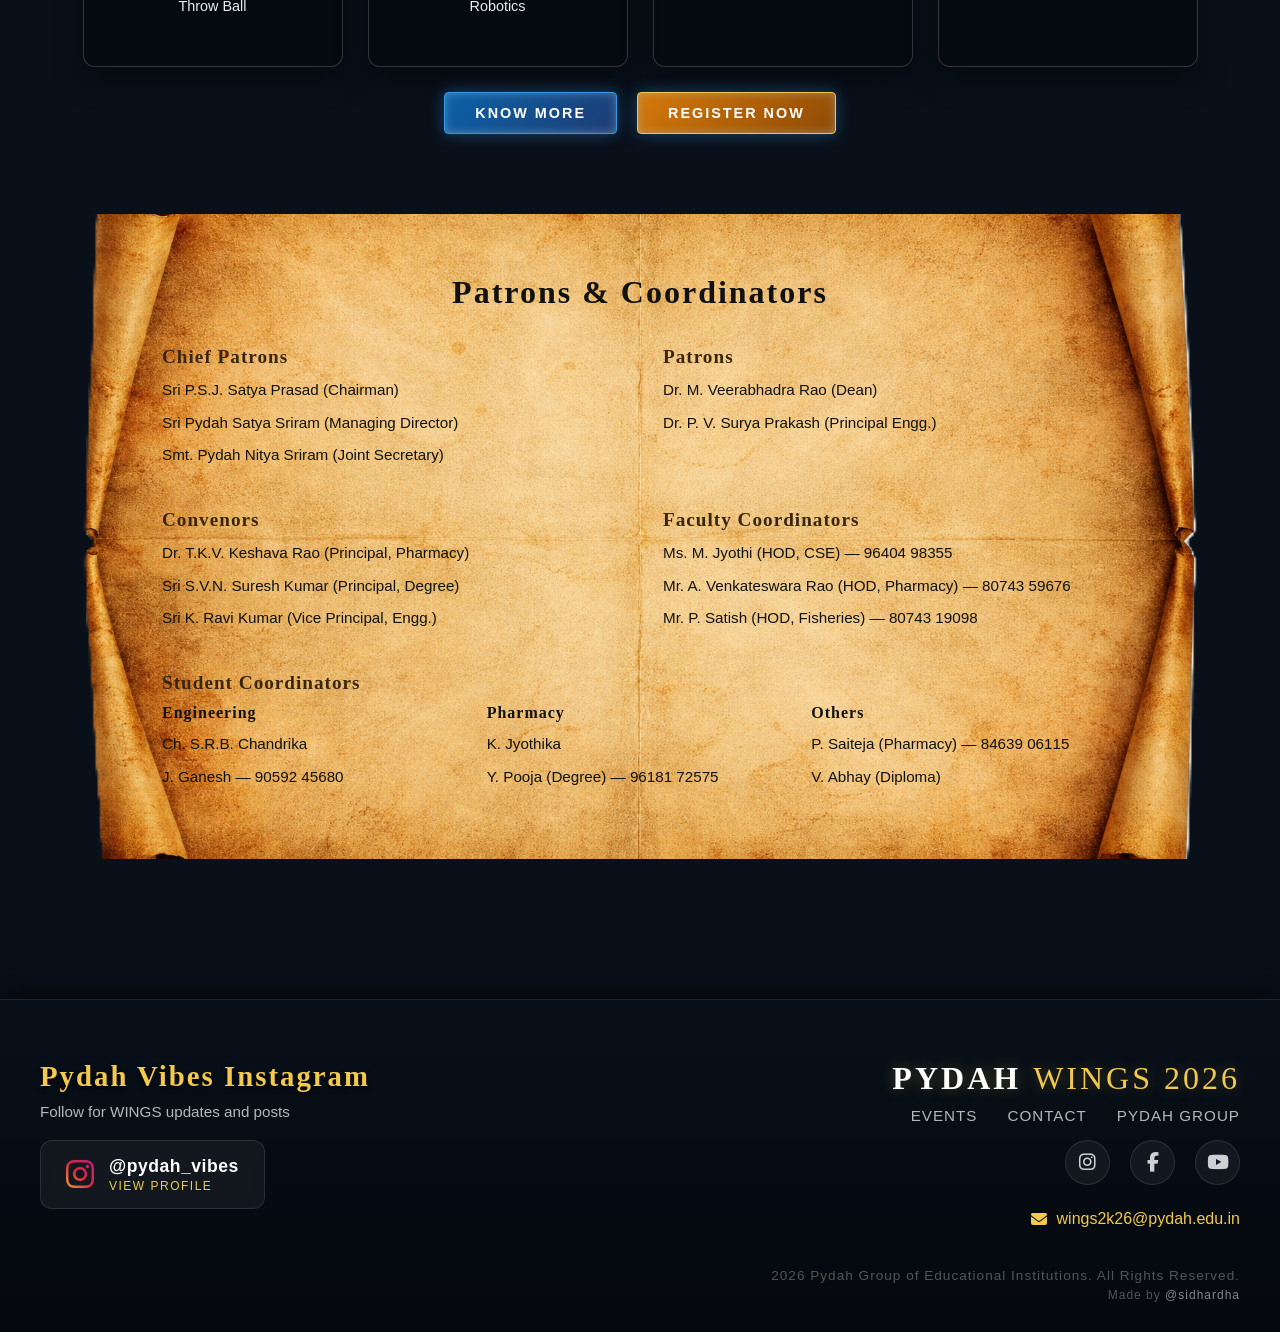
==== commit 309b1c00: "up0" ====
--- a/index.html
+++ b/index.html
@@ -84,6 +84,7 @@
 
             <div class="events-links" style="margin-bottom: 40px;">
                 <a class="btn btn-primary btn-orange glow-button" href="register.html">REGISTER NOW</a>
+                <a class="btn btn-primary btn-blue glow-button" href="status.html">CHECK STATUS</a>
             </div>
 
             <section class="about-section">
--- a/style.css
+++ b/style.css
@@ -574,12 +574,6 @@
     transition: transform 0.4s cubic-bezier(0.175, 0.885, 0.32, 1.275), box-shadow 0.4s;
 }
 
-.glass-card:hover {
-    transform: translateY(-15px) scale(1.05);
-    box-shadow: 0 15px 35px rgba(0, 0, 0, 0.5), 0 0 20px rgba(255, 255, 255, 0.1);
-    background: rgba(255, 255, 255, 0.08);
-}
-
 .card-icon {
     margin-bottom: 25px;
     display: flex;
@@ -744,7 +738,7 @@
     background: var(--primary-blue);
     border-color: var(--light-blue);
     color: white;
-    transform: translateY(-5px) scale(1.1);
+    transform: translateY(-5px);
     box-shadow: 0 5px 15px rgba(11, 97, 170, 0.6);
 }
 
